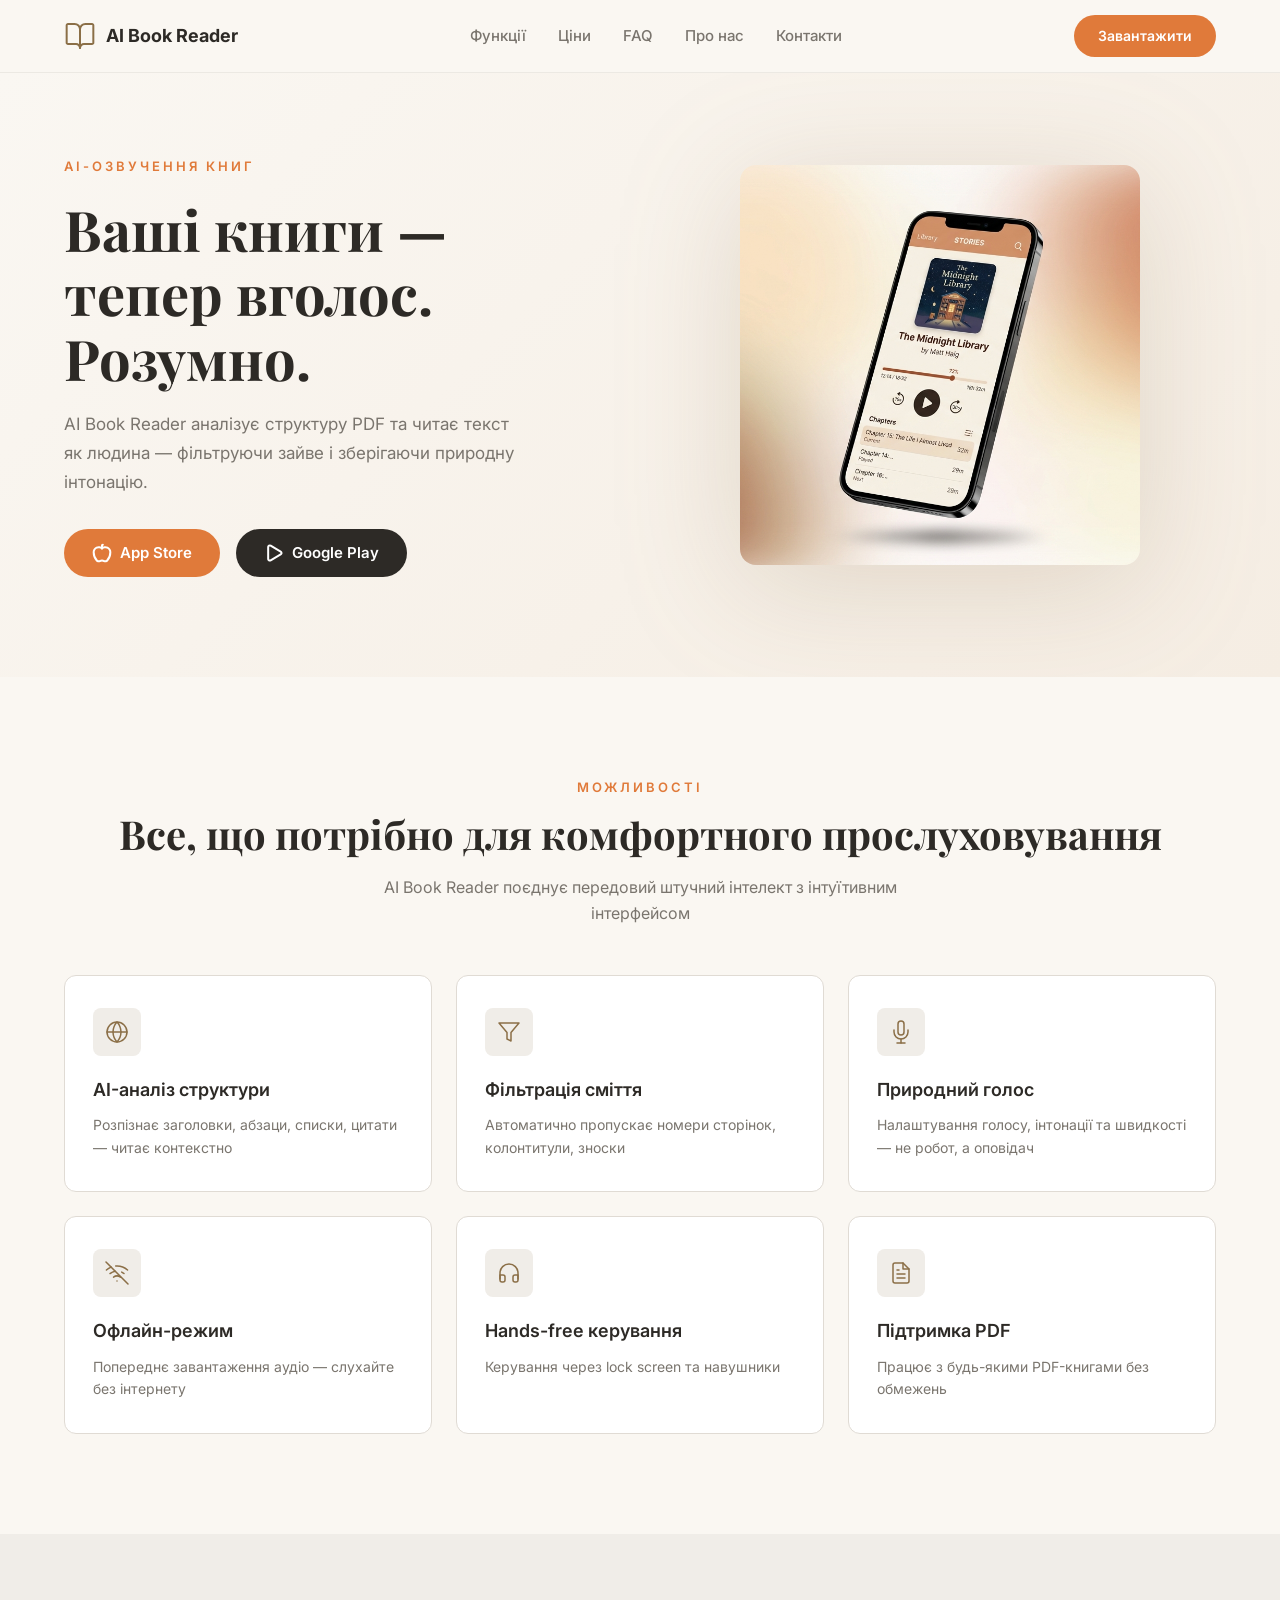
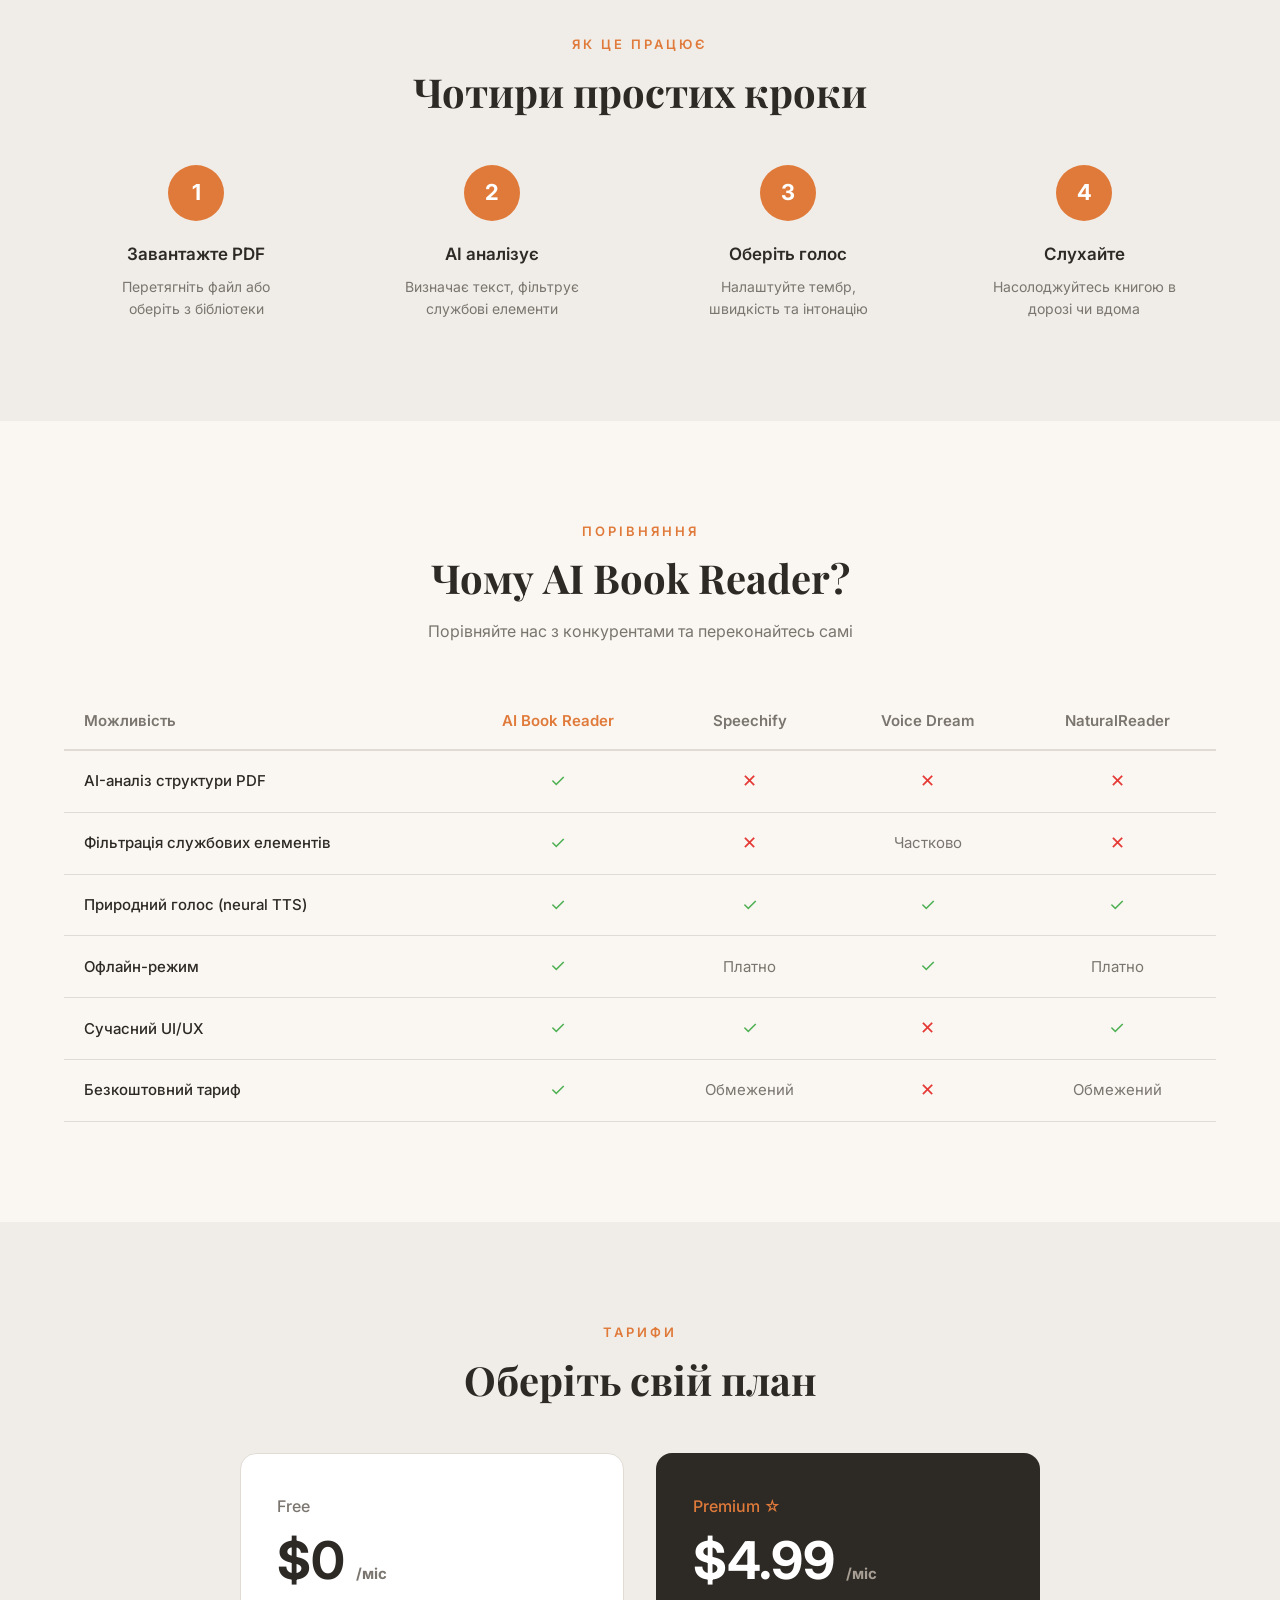
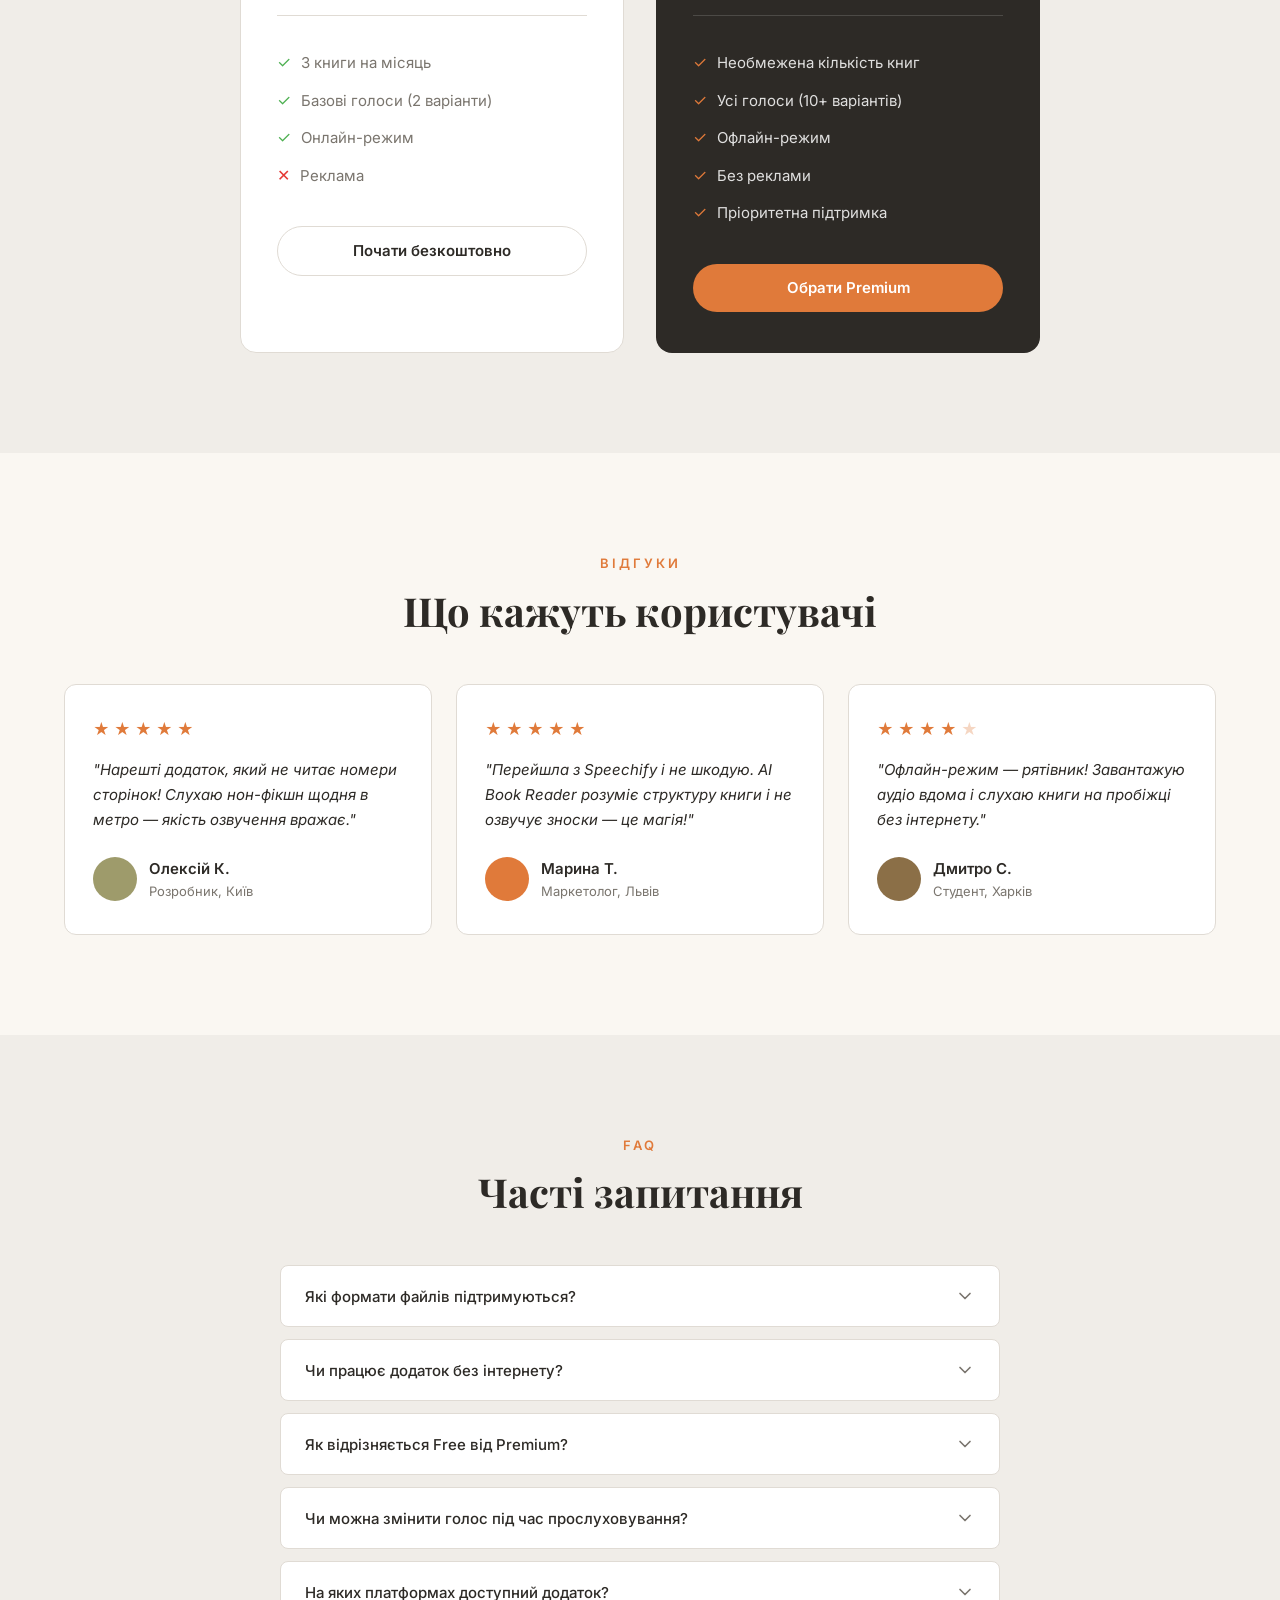
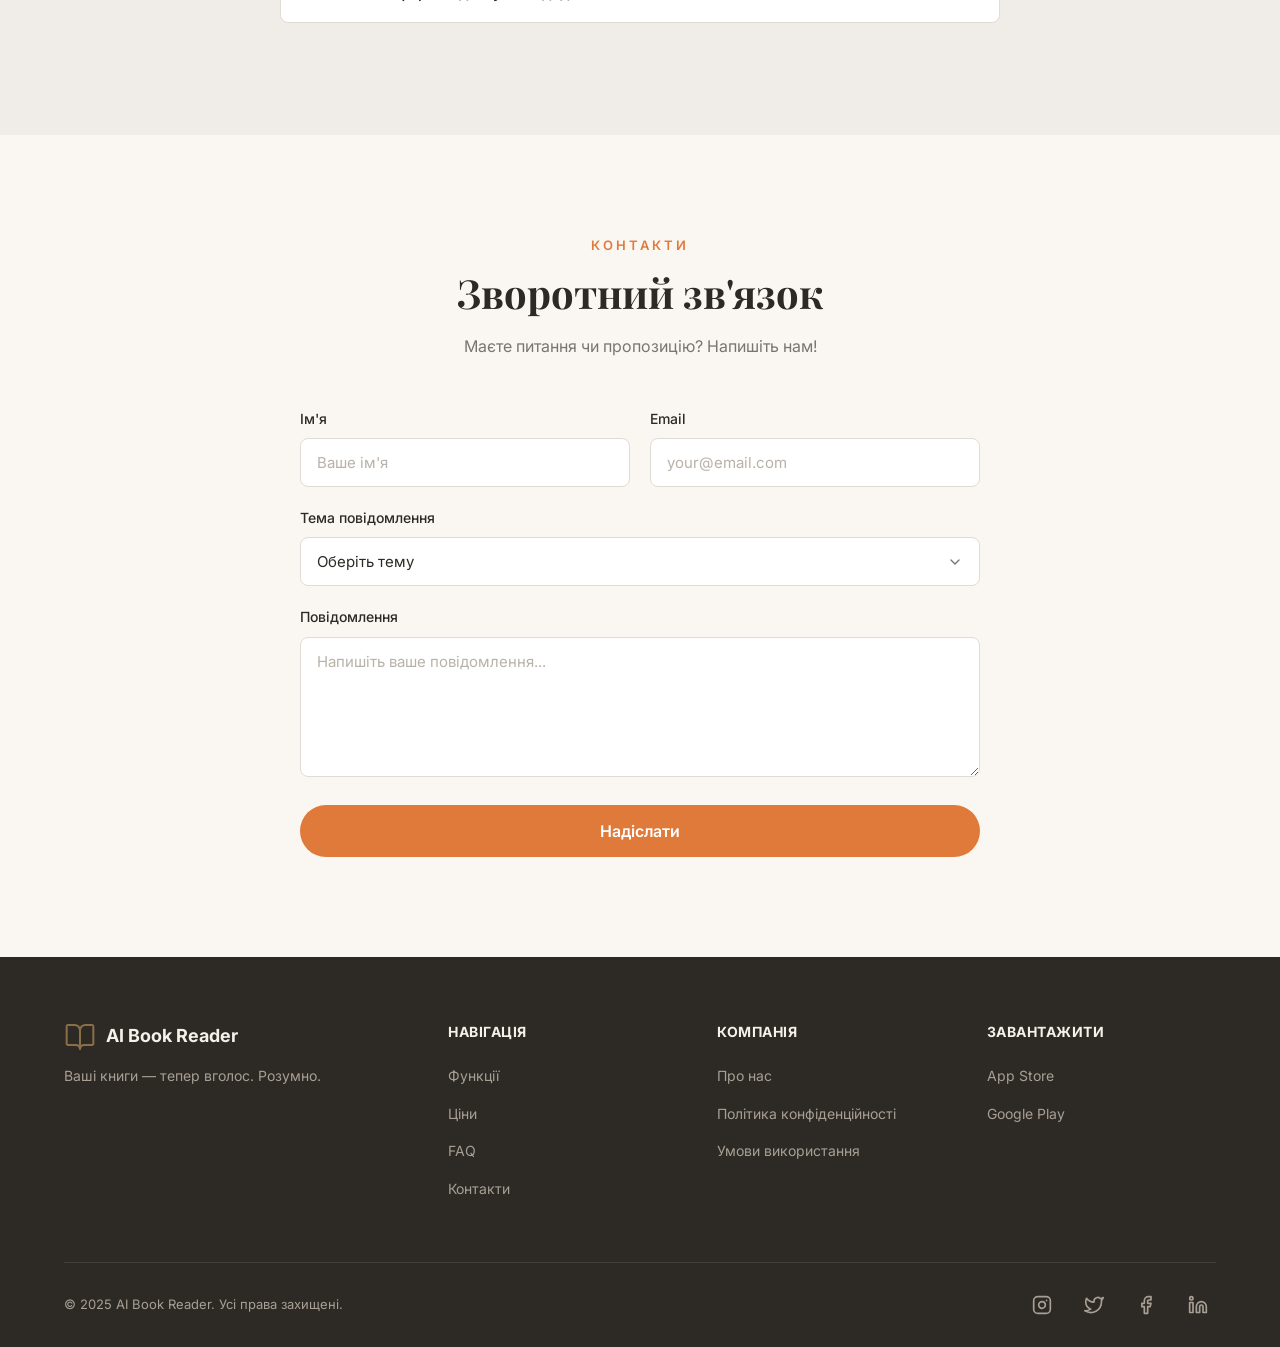
==== docs/index.html @ 9fdf7ef8 "rename src to docs for GitHub Pages" ====
<!doctype html>
<html lang="uk">
  <head>
    <meta charset="UTF-8" />
    <meta name="viewport" content="width=device-width, initial-scale=1.0" />
    <meta
      name="description"
      content="AI Book Reader — розумне AI-озвучення ваших книг. Аналізує структуру PDF та читає текст як людина."
    />
    <meta name="keywords" content="AI Book Reader, озвучення книг, TTS, PDF reader, аудіокниги" />
    <meta property="og:title" content="AI Book Reader — Розумне AI-озвучення ваших книг" />
    <meta
      property="og:description"
      content="Аналізує структуру PDF та читає текст як людина — фільтруючи зайве і зберігаючи природну інтонацію."
    />
    <meta property="og:type" content="website" />
    <title>AI Book Reader — Розумне AI-озвучення ваших книг</title>
    <link rel="stylesheet" href="css/style.css" />
  </head>
  <body>
    <!--</body> ========== HEADER ========== -->
    <header class="header" id="header">
      <div class="container">
        <a href="index.html" class="logo">
          <span class="logo-icon">
            <img src="images/logo.svg" alt="" width="32" height="32" />
          </span>
          AI Book Reader
        </a>

        <nav class="nav-menu" id="navMenu" aria-label="Головна навігація">
          <a href="#features">Функції</a>
          <a href="#pricing">Ціни</a>
          <a href="#faq">FAQ</a>
          <a href="about.html">Про нас</a>
          <a href="contacts.html">Контакти</a>
        </nav>

        <div class="header-cta">
          <a href="#hero" class="btn btn-primary">Завантажити</a>
        </div>

        <button class="burger" id="burger" aria-label="Відкрити меню" aria-expanded="false">
          <span></span>
          <span></span>
          <span></span>
        </button>
      </div>
    </header>

    <main>
      <!-- ========== HERO ========== -->
      <section class="hero" id="hero">
        <div class="container">
          <div class="hero-content">
            <span class="hero-label">AI-озвучення книг</span>
            <h1 class="hero-title">Ваші книги — тепер вголос. Розумно.</h1>
            <p class="hero-description">
              AI Book Reader аналізує структуру PDF та читає текст як людина — фільтруючи зайве і
              зберігаючи природну інтонацію.
            </p>
            <div class="hero-buttons">
              <a href="#" class="btn btn-primary">
                <img src="images/apple.svg" alt="" width="20" height="20" />
                App Store
              </a>
              <a href="#" class="btn btn-secondary">
                <img src="images/play.svg" alt="" width="20" height="20" />
                Google Play
              </a>
            </div>
          </div>
          <div class="hero-image">
            <img
              src="images/hero-mockup.png"
              alt="Мокап додатку AI Book Reader на смартфоні"
              class="hero-mockup"
              width="400"
              height="500"
              loading="eager"
            />
          </div>
        </div>
      </section>

      <!-- ========== FEATURES ========== -->
      <section class="features" id="features">
        <div class="container">
          <span class="section-label">Можливості</span>
          <h2 class="section-title">Все, що потрібно для комфортного прослуховування</h2>
          <p class="section-subtitle">
            AI Book Reader поєднує передовий штучний інтелект з інтуїтивним інтерфейсом
          </p>

          <div class="features-grid">
            <!-- Feature 1 -->
            <article class="feature-card">
              <div class="feature-icon">
                <svg viewBox="0 0 24 24">
                  <circle cx="12" cy="12" r="10" />
                  <line x1="2" y1="12" x2="22" y2="12" />
                  <path
                    d="M12 2a15.3 15.3 0 0 1 4 10 15.3 15.3 0 0 1-4 10 15.3 15.3 0 0 1-4-10 15.3 15.3 0 0 1 4-10z"
                  />
                </svg>
              </div>
              <h3>AI-аналіз структури</h3>
              <p>Розпізнає заголовки, абзаци, списки, цитати — читає контекстно</p>
            </article>

            <!-- Feature 2 -->
            <article class="feature-card">
              <div class="feature-icon">
                <svg viewBox="0 0 24 24">
                  <polygon points="22 3 2 3 10 12.46 10 19 14 21 14 12.46 22 3" />
                </svg>
              </div>
              <h3>Фільтрація сміття</h3>
              <p>Автоматично пропускає номери сторінок, колонтитули, зноски</p>
            </article>

            <!-- Feature 3 -->
            <article class="feature-card">
              <div class="feature-icon">
                <svg viewBox="0 0 24 24">
                  <path d="M12 1a3 3 0 0 0-3 3v8a3 3 0 0 0 6 0V4a3 3 0 0 0-3-3z" />
                  <path d="M19 10v2a7 7 0 0 1-14 0v-2" />
                  <line x1="12" y1="19" x2="12" y2="23" />
                  <line x1="8" y1="23" x2="16" y2="23" />
                </svg>
              </div>
              <h3>Природний голос</h3>
              <p>Налаштування голосу, інтонації та швидкості — не робот, а оповідач</p>
            </article>

            <!-- Feature 4 -->
            <article class="feature-card">
              <div class="feature-icon">
                <svg viewBox="0 0 24 24">
                  <line x1="1" y1="1" x2="23" y2="23" />
                  <path d="M16.72 11.06A10.94 10.94 0 0 1 19 12.55" />
                  <path d="M5 12.55a10.94 10.94 0 0 1 5.17-2.39" />
                  <path d="M10.71 5.05A16 16 0 0 1 22.56 9" />
                  <path d="M1.42 9a15.91 15.91 0 0 1 4.7-2.88" />
                  <path d="M8.53 16.11a6 6 0 0 1 6.95 0" />
                  <line x1="12" y1="20" x2="12.01" y2="20" />
                </svg>
              </div>
              <h3>Офлайн-режим</h3>
              <p>Попереднє завантаження аудіо — слухайте без інтернету</p>
            </article>

            <!-- Feature 5 -->
            <article class="feature-card">
              <div class="feature-icon">
                <svg viewBox="0 0 24 24">
                  <path d="M3 18v-6a9 9 0 0 1 18 0v6" />
                  <path
                    d="M21 19a2 2 0 0 1-2 2h-1a2 2 0 0 1-2-2v-3a2 2 0 0 1 2-2h3zM3 19a2 2 0 0 0 2 2h1a2 2 0 0 0 2-2v-3a2 2 0 0 0-2-2H3z"
                  />
                </svg>
              </div>
              <h3>Hands-free керування</h3>
              <p>Керування через lock screen та навушники</p>
            </article>

            <!-- Feature 6 -->
            <article class="feature-card">
              <div class="feature-icon">
                <svg viewBox="0 0 24 24">
                  <path d="M14 2H6a2 2 0 0 0-2 2v16a2 2 0 0 0 2 2h12a2 2 0 0 0 2-2V8z" />
                  <polyline points="14 2 14 8 20 8" />
                  <line x1="16" y1="13" x2="8" y2="13" />
                  <line x1="16" y1="17" x2="8" y2="17" />
                  <polyline points="10 9 9 9 8 9" />
                </svg>
              </div>
              <h3>Підтримка PDF</h3>
              <p>Працює з будь-якими PDF-книгами без обмежень</p>
            </article>
          </div>
        </div>
      </section>

      <!-- ========== HOW IT WORKS ========== -->
      <section class="how-it-works" id="how-it-works">
        <div class="container">
          <span class="section-label">Як це працює</span>
          <h2 class="section-title">Чотири простих кроки</h2>

          <div class="steps">
            <div class="step">
              <div class="step-number">1</div>
              <h3>Завантажте PDF</h3>
              <p>Перетягніть файл або оберіть з бібліотеки</p>
            </div>
            <div class="step">
              <div class="step-number">2</div>
              <h3>AI аналізує</h3>
              <p>Визначає текст, фільтрує службові елементи</p>
            </div>
            <div class="step">
              <div class="step-number">3</div>
              <h3>Оберіть голос</h3>
              <p>Налаштуйте тембр, швидкість та інтонацію</p>
            </div>
            <div class="step">
              <div class="step-number">4</div>
              <h3>Слухайте</h3>
              <p>Насолоджуйтесь книгою в дорозі чи вдома</p>
            </div>
          </div>
        </div>
      </section>

      <!-- ========== COMPARISON ========== -->
      <section class="comparison" id="comparison">
        <div class="container">
          <span class="section-label">Порівняння</span>
          <h2 class="section-title">Чому AI Book Reader?</h2>
          <p class="section-subtitle">Порівняйте нас з конкурентами та переконайтесь самі</p>

          <div class="comparison-table-wrapper">
            <table class="comparison-table">
              <thead>
                <tr>
                  <th>Можливість</th>
                  <th class="highlight">AI Book Reader</th>
                  <th>Speechify</th>
                  <th>Voice Dream</th>
                  <th>NaturalReader</th>
                </tr>
              </thead>
              <tbody>
                <tr>
                  <td>AI-аналіз структури PDF</td>
                  <td><span class="check" aria-label="Так">✓</span></td>
                  <td><span class="cross" aria-label="Ні">✕</span></td>
                  <td><span class="cross" aria-label="Ні">✕</span></td>
                  <td><span class="cross" aria-label="Ні">✕</span></td>
                </tr>
                <tr>
                  <td>Фільтрація службових елементів</td>
                  <td><span class="check" aria-label="Так">✓</span></td>
                  <td><span class="cross" aria-label="Ні">✕</span></td>
                  <td>Частково</td>
                  <td><span class="cross" aria-label="Ні">✕</span></td>
                </tr>
                <tr>
                  <td>Природний голос (neural TTS)</td>
                  <td><span class="check" aria-label="Так">✓</span></td>
                  <td><span class="check" aria-label="Так">✓</span></td>
                  <td><span class="check" aria-label="Так">✓</span></td>
                  <td><span class="check" aria-label="Так">✓</span></td>
                </tr>
                <tr>
                  <td>Офлайн-режим</td>
                  <td><span class="check" aria-label="Так">✓</span></td>
                  <td>Платно</td>
                  <td><span class="check" aria-label="Так">✓</span></td>
                  <td>Платно</td>
                </tr>
                <tr>
                  <td>Сучасний UI/UX</td>
                  <td><span class="check" aria-label="Так">✓</span></td>
                  <td><span class="check" aria-label="Так">✓</span></td>
                  <td><span class="cross" aria-label="Ні">✕</span></td>
                  <td><span class="check" aria-label="Так">✓</span></td>
                </tr>
                <tr>
                  <td>Безкоштовний тариф</td>
                  <td><span class="check" aria-label="Так">✓</span></td>
                  <td>Обмежений</td>
                  <td><span class="cross" aria-label="Ні">✕</span></td>
                  <td>Обмежений</td>
                </tr>
              </tbody>
            </table>
          </div>
        </div>
      </section>

      <!-- ========== PRICING ========== -->
      <section class="pricing" id="pricing">
        <div class="container">
          <span class="section-label">Тарифи</span>
          <h2 class="section-title">Оберіть свій план</h2>

          <div class="pricing-grid">
            <!-- Free -->
            <div class="pricing-card">
              <p class="pricing-name">Free</p>
              <p class="pricing-price">$0 <span class="pricing-period">/міс</span></p>
              <div class="pricing-divider"></div>
              <ul class="pricing-features">
                <li><span class="icon-check">✓</span> 3 книги на місяць</li>
                <li><span class="icon-check">✓</span> Базові голоси (2 варіанти)</li>
                <li><span class="icon-check">✓</span> Онлайн-режим</li>
                <li><span class="icon-cross">✕</span> Реклама</li>
              </ul>
              <a href="#" class="btn btn-outline btn-full">Почати безкоштовно</a>
            </div>

            <!-- Premium -->
            <div class="pricing-card featured">
              <p class="pricing-name">Premium ☆</p>
              <p class="pricing-price">$4.99 <span class="pricing-period">/міс</span></p>
              <div class="pricing-divider"></div>
              <ul class="pricing-features">
                <li><span class="icon-check">✓</span> Необмежена кількість книг</li>
                <li><span class="icon-check">✓</span> Усі голоси (10+ варіантів)</li>
                <li><span class="icon-check">✓</span> Офлайн-режим</li>
                <li><span class="icon-check">✓</span> Без реклами</li>
                <li><span class="icon-check">✓</span> Пріоритетна підтримка</li>
              </ul>
              <a href="#" class="btn btn-primary btn-full">Обрати Premium</a>
            </div>
          </div>
        </div>
      </section>

      <!-- ========== REVIEWS ========== -->
      <section class="reviews" id="reviews">
        <div class="container">
          <span class="section-label">Відгуки</span>
          <h2 class="section-title">Що кажуть користувачі</h2>

          <div class="reviews-grid">
            <!-- Review 1 -->
            <article class="review-card">
              <div class="review-stars" aria-label="Рейтинг: 5 з 5">
                <span>★</span><span>★</span><span>★</span><span>★</span><span>★</span>
              </div>
              <p class="review-text">
                "Нарешті додаток, який не читає номери сторінок! Слухаю нон-фікшн щодня в метро —
                якість озвучення вражає."
              </p>
              <div class="review-author">
                <div class="review-avatar olive" aria-hidden="true"></div>
                <div>
                  <p class="review-author-name">Олексій К.</p>
                  <p class="review-author-role">Розробник, Київ</p>
                </div>
              </div>
            </article>

            <!-- Review 2 -->
            <article class="review-card">
              <div class="review-stars" aria-label="Рейтинг: 5 з 5">
                <span>★</span><span>★</span><span>★</span><span>★</span><span>★</span>
              </div>
              <p class="review-text">
                "Перейшла з Speechify і не шкодую. AI Book Reader розуміє структуру книги і не
                озвучує зноски — це магія!"
              </p>
              <div class="review-author">
                <div class="review-avatar orange" aria-hidden="true"></div>
                <div>
                  <p class="review-author-name">Марина Т.</p>
                  <p class="review-author-role">Маркетолог, Львів</p>
                </div>
              </div>
            </article>

            <!-- Review 3 -->
            <article class="review-card">
              <div class="review-stars" aria-label="Рейтинг: 4 з 5">
                <span>★</span><span>★</span><span>★</span><span>★</span
                ><span style="opacity: 0.3">★</span>
              </div>
              <p class="review-text">
                "Офлайн-режим — рятівник! Завантажую аудіо вдома і слухаю книги на пробіжці без
                інтернету."
              </p>
              <div class="review-author">
                <div class="review-avatar brown" aria-hidden="true"></div>
                <div>
                  <p class="review-author-name">Дмитро С.</p>
                  <p class="review-author-role">Студент, Харків</p>
                </div>
              </div>
            </article>
          </div>
        </div>
      </section>

      <!-- ========== FAQ ========== -->
      <section class="faq" id="faq">
        <div class="container">
          <span class="section-label">FAQ</span>
          <h2 class="section-title">Часті запитання</h2>

          <div class="faq-list">
            <div class="faq-item">
              <button class="faq-question" aria-expanded="false">
                Які формати файлів підтримуються?
                <svg
                  class="faq-chevron"
                  viewBox="0 0 24 24"
                  fill="none"
                  stroke="currentColor"
                  stroke-width="2"
                  stroke-linecap="round"
                  stroke-linejoin="round"
                >
                  <polyline points="6 9 12 15 18 9" />
                </svg>
              </button>
              <div class="faq-answer" role="region">
                <div class="faq-answer-inner">
                  Наразі AI Book Reader підтримує формат PDF. У найближчих оновленнях планується
                  додати підтримку EPUB та DJVU.
                </div>
              </div>
            </div>

            <div class="faq-item">
              <button class="faq-question" aria-expanded="false">
                Чи працює додаток без інтернету?
                <svg
                  class="faq-chevron"
                  viewBox="0 0 24 24"
                  fill="none"
                  stroke="currentColor"
                  stroke-width="2"
                  stroke-linecap="round"
                  stroke-linejoin="round"
                >
                  <polyline points="6 9 12 15 18 9" />
                </svg>
              </button>
              <div class="faq-answer" role="region">
                <div class="faq-answer-inner">
                  Так! У тарифі Premium доступний офлайн-режим — ви можете попередньо завантажити
                  аудіо і слухати книги без підключення до інтернету.
                </div>
              </div>
            </div>

            <div class="faq-item">
              <button class="faq-question" aria-expanded="false">
                Як відрізняється Free від Premium?
                <svg
                  class="faq-chevron"
                  viewBox="0 0 24 24"
                  fill="none"
                  stroke="currentColor"
                  stroke-width="2"
                  stroke-linecap="round"
                  stroke-linejoin="round"
                >
                  <polyline points="6 9 12 15 18 9" />
                </svg>
              </button>
              <div class="faq-answer" role="region">
                <div class="faq-answer-inner">
                  Free-тариф дозволяє слухати до 3 книг на місяць з базовими голосами та рекламою.
                  Premium — необмежена кількість книг, 10+ голосів, офлайн-режим та відсутність
                  реклами.
                </div>
              </div>
            </div>

            <div class="faq-item">
              <button class="faq-question" aria-expanded="false">
                Чи можна змінити голос під час прослуховування?
                <svg
                  class="faq-chevron"
                  viewBox="0 0 24 24"
                  fill="none"
                  stroke="currentColor"
                  stroke-width="2"
                  stroke-linecap="round"
                  stroke-linejoin="round"
                >
                  <polyline points="6 9 12 15 18 9" />
                </svg>
              </button>
              <div class="faq-answer" role="region">
                <div class="faq-answer-inner">
                  Так, ви можете змінити голос, швидкість та інтонацію в будь-який момент
                  прослуховування через панель налаштувань.
                </div>
              </div>
            </div>

            <div class="faq-item">
              <button class="faq-question" aria-expanded="false">
                На яких платформах доступний додаток?
                <svg
                  class="faq-chevron"
                  viewBox="0 0 24 24"
                  fill="none"
                  stroke="currentColor"
                  stroke-width="2"
                  stroke-linecap="round"
                  stroke-linejoin="round"
                >
                  <polyline points="6 9 12 15 18 9" />
                </svg>
              </button>
              <div class="faq-answer" role="region">
                <div class="faq-answer-inner">
                  AI Book Reader доступний для iOS (App Store) та Android (Google Play). Веб-версія
                  планується у майбутніх оновленнях.
                </div>
              </div>
            </div>
          </div>
        </div>
      </section>

      <!-- ========== CONTACT ========== -->
      <section class="contact" id="contact">
        <div class="container">
          <span class="section-label">Контакти</span>
          <h2 class="section-title">Зворотний зв'язок</h2>
          <p class="section-subtitle">Маєте питання чи пропозицію? Напишіть нам!</p>

          <div class="contact-form-wrapper">
            <form class="contact-form" action="#" method="post" novalidate>
              <div class="form-group">
                <label for="contact-name">Ім'я</label>
                <input type="text" id="contact-name" name="name" placeholder="Ваше ім'я" required />
              </div>
              <div class="form-group">
                <label for="contact-email">Email</label>
                <input
                  type="email"
                  id="contact-email"
                  name="email"
                  placeholder="your@email.com"
                  required
                />
              </div>
              <div class="form-group full-width">
                <label for="contact-topic">Тема повідомлення</label>
                <select id="contact-topic" name="topic" required>
                  <option value="" disabled selected>Оберіть тему</option>
                  <option value="feedback">Відгук</option>
                  <option value="bug">Помилка</option>
                  <option value="suggestion">Пропозиція</option>
                  <option value="other">Інше</option>
                </select>
              </div>
              <div class="form-group full-width">
                <label for="contact-message">Повідомлення</label>
                <textarea
                  id="contact-message"
                  name="message"
                  placeholder="Напишіть ваше повідомлення..."
                  rows="5"
                  required
                  minlength="10"
                ></textarea>
              </div>
              <button type="submit" class="btn btn-primary btn-large btn-full">Надіслати</button>
            </form>
          </div>
        </div>
      </section>
    </main>

    <!-- ========== FOOTER ========== -->
    <footer class="footer">
      <div class="container">
        <div class="footer-main">
          <div class="footer-brand">
            <a href="index.html" class="logo">
              <span class="logo-icon">
                <img src="images/logo.svg" alt="" width="32" height="32" />
              </span>
              AI Book Reader
            </a>
            <p class="footer-tagline">Ваші книги — тепер вголос. Розумно.</p>
          </div>

          <div>
            <h4 class="footer-heading">Навігація</h4>
            <ul class="footer-links">
              <li><a href="#features">Функції</a></li>
              <li><a href="#pricing">Ціни</a></li>
              <li><a href="#faq">FAQ</a></li>
              <li><a href="contacts.html">Контакти</a></li>
            </ul>
          </div>

          <div>
            <h4 class="footer-heading">Компанія</h4>
            <ul class="footer-links">
              <li><a href="about.html">Про нас</a></li>
              <li><a href="#">Політика конфіденційності</a></li>
              <li><a href="#">Умови використання</a></li>
            </ul>
          </div>

          <div>
            <h4 class="footer-heading">Завантажити</h4>
            <ul class="footer-links">
              <li><a href="#">App Store</a></li>
              <li><a href="#">Google Play</a></li>
            </ul>
          </div>
        </div>

        <div class="footer-bottom">
          <p class="footer-copyright">&copy; 2025 AI Book Reader. Усі права захищені.</p>
          <div class="footer-socials">
            <a href="#" aria-label="Instagram">
              <svg
                viewBox="0 0 24 24"
                fill="none"
                stroke="currentColor"
                stroke-width="2"
                stroke-linecap="round"
                stroke-linejoin="round"
              >
                <rect x="2" y="2" width="20" height="20" rx="5" ry="5" />
                <path d="M16 11.37A4 4 0 1 1 12.63 8 4 4 0 0 1 16 11.37z" />
                <line x1="17.5" y1="6.5" x2="17.51" y2="6.5" />
              </svg>
            </a>
            <a href="#" aria-label="Twitter">
              <svg
                viewBox="0 0 24 24"
                fill="none"
                stroke="currentColor"
                stroke-width="2"
                stroke-linecap="round"
                stroke-linejoin="round"
              >
                <path
                  d="M23 3a10.9 10.9 0 0 1-3.14 1.53 4.48 4.48 0 0 0-7.86 3v1A10.66 10.66 0 0 1 3 4s-4 9 5 13a11.64 11.64 0 0 1-7 2c9 5 20 0 20-11.5a4.5 4.5 0 0 0-.08-.83A7.72 7.72 0 0 0 23 3z"
                />
              </svg>
            </a>
            <a href="#" aria-label="Facebook">
              <svg
                viewBox="0 0 24 24"
                fill="none"
                stroke="currentColor"
                stroke-width="2"
                stroke-linecap="round"
                stroke-linejoin="round"
              >
                <path d="M18 2h-3a5 5 0 0 0-5 5v3H7v4h3v8h4v-8h3l1-4h-4V7a1 1 0 0 1 1-1h3z" />
              </svg>
            </a>
            <a href="#" aria-label="LinkedIn">
              <svg
                viewBox="0 0 24 24"
                fill="none"
                stroke="currentColor"
                stroke-width="2"
                stroke-linecap="round"
                stroke-linejoin="round"
              >
                <path
                  d="M16 8a6 6 0 0 1 6 6v7h-4v-7a2 2 0 0 0-2-2 2 2 0 0 0-2 2v7h-4v-7a6 6 0 0 1 6-6z"
                />
                <rect x="2" y="9" width="4" height="12" />
                <circle cx="4" cy="4" r="2" />
              </svg>
            </a>
          </div>
        </div>
      </div>
    </footer>

    <!-- ========== SCRIPTS ========== -->
    <script>
      // Burger menu toggle
      const burger = document.getElementById("burger");
      const navMenu = document.getElementById("navMenu");

      burger.addEventListener("click", () => {
        burger.classList.toggle("active");
        navMenu.classList.toggle("open");
        const expanded = burger.getAttribute("aria-expanded") === "true";
        burger.setAttribute("aria-expanded", !expanded);
      });

      // Close menu on link click
      navMenu.querySelectorAll("a").forEach((link) => {
        link.addEventListener("click", () => {
          burger.classList.remove("active");
          navMenu.classList.remove("open");
          burger.setAttribute("aria-expanded", "false");
        });
      });

      // FAQ accordion
      document.querySelectorAll(".faq-question").forEach((btn) => {
        btn.addEventListener("click", () => {
          const item = btn.parentElement;
          const isActive = item.classList.contains("active");

          document.querySelectorAll(".faq-item").forEach((i) => i.classList.remove("active"));
          document
            .querySelectorAll(".faq-question")
            .forEach((b) => b.setAttribute("aria-expanded", "false"));

          if (!isActive) {
            item.classList.add("active");
            btn.setAttribute("aria-expanded", "true");
          }
        });
      });

      // Header scroll effect
      window.addEventListener("scroll", () => {
        const header = document.getElementById("header");
        header.classList.toggle("scrolled", window.scrollY > 10);
      });
    </script>
  </body>
</html>
---- docs/css/style.css ----
/* ============================================
   AI Book Reader — Landing Page Styles
   ============================================ */

/* --- Google Fonts --- */
@import url("https://fonts.googleapis.com/css2?family=Playfair+Display:ital,wght@0,400;0,700;1,400;1,700&family=Inter:wght@300;400;500;600;700&display=swap");

/* --- CSS Custom Properties --- */
:root {
  /* Colors — Light Theme */
  --color-bg-primary: #faf7f2;
  --color-bg-secondary: #f0ede8;
  --color-text-primary: #2d2a26;
  --color-text-secondary: #7a756e;
  --color-accent: #8b6f47;
  --color-cta: #e07a3a;
  --color-cta-hover: #c96a2e;
  --color-success: #4caf50;
  --color-error: #e53935;
  --color-white: #ffffff;
  --color-border: #e0dbd4;
  --color-card-bg: #ffffff;
  --color-footer-bg: #2d2a26;
  --color-footer-text: #f5f0e8;
  --color-footer-muted: #a89f94;

  /* Typography */
  --font-heading: "Playfair Display", Georgia, "Times New Roman", serif;
  --font-body: "Inter", -apple-system, BlinkMacSystemFont, "Segoe UI", sans-serif;

  /* Spacing */
  --section-padding: 100px 0;
  --container-width: 1200px;
  --container-padding: 0 24px;

  /* Borders */
  --radius-sm: 8px;
  --radius-md: 12px;
  --radius-lg: 16px;
  --radius-full: 9999px;

  /* Shadows */
  --shadow-card: 0 2px 12px rgba(45, 42, 38, 0.06);
  --shadow-card-hover: 0 8px 30px rgba(45, 42, 38, 0.12);

  /* Transitions */
  --transition-fast: 0.2s ease;
  --transition-normal: 0.3s ease;
}

/* --- Reset & Base --- */
*,
*::before,
*::after {
  margin: 0;
  padding: 0;
  box-sizing: border-box;
}

html {
  scroll-behavior: smooth;
  font-size: 16px;
}

body {
  font-family: var(--font-body);
  color: var(--color-text-primary);
  background-color: var(--color-bg-primary);
  line-height: 1.6;
  -webkit-font-smoothing: antialiased;
  -moz-osx-font-smoothing: grayscale;
}

img {
  max-width: 100%;
  height: auto;
  display: block;
}

a {
  text-decoration: none;
  color: inherit;
  transition: color var(--transition-fast);
}

ul,
ol {
  list-style: none;
}

button,
input,
select,
textarea {
  font-family: inherit;
  font-size: inherit;
  border: none;
  outline: none;
  background: none;
}

button {
  cursor: pointer;
}

/* --- Utility Classes --- */
.container {
  max-width: var(--container-width);
  margin: 0 auto;
  padding: var(--container-padding);
}

.section-label {
  display: block;
  font-family: var(--font-body);
  font-size: 13px;
  font-weight: 600;
  letter-spacing: 3px;
  text-transform: uppercase;
  color: var(--color-cta);
  text-align: center;
  margin-bottom: 12px;
}

.section-title {
  font-family: var(--font-heading);
  font-size: clamp(28px, 4vw, 40px);
  font-weight: 700;
  color: var(--color-text-primary);
  text-align: center;
  margin-bottom: 16px;
  line-height: 1.25;
}

.section-subtitle {
  font-size: 16px;
  color: var(--color-text-secondary);
  text-align: center;
  max-width: 600px;
  margin: 0 auto 48px;
  line-height: 1.6;
}

.visually-hidden {
  position: absolute;
  width: 1px;
  height: 1px;
  padding: 0;
  margin: -1px;
  overflow: hidden;
  clip: rect(0, 0, 0, 0);
  white-space: nowrap;
  border: 0;
}

/* --- Buttons --- */
.btn {
  display: inline-flex;
  align-items: center;
  justify-content: center;
  gap: 8px;
  padding: 12px 28px;
  font-size: 15px;
  font-weight: 600;
  border-radius: var(--radius-full);
  transition: all var(--transition-normal);
  white-space: nowrap;
}

.btn-primary {
  background-color: var(--color-cta);
  color: var(--color-white);
}

.btn-primary:hover {
  background-color: var(--color-cta-hover);
  transform: translateY(-1px);
  box-shadow: 0 4px 16px rgba(224, 122, 58, 0.35);
}

.btn-secondary {
  background-color: var(--color-text-primary);
  color: var(--color-white);
}

.btn-secondary:hover {
  background-color: #3d3a36;
  transform: translateY(-1px);
}

.btn-outline {
  border: 1.5px solid var(--color-border);
  color: var(--color-text-primary);
  background-color: var(--color-white);
}

.btn-outline:hover {
  border-color: var(--color-accent);
  color: var(--color-accent);
}

.btn-large {
  padding: 16px 36px;
  font-size: 16px;
}

.btn-full {
  width: 100%;
}

/* ============================================
   HEADER
   ============================================ */
.header {
  position: sticky;
  top: 0;
  z-index: 1000;
  background-color: rgba(250, 247, 242, 0.92);
  backdrop-filter: blur(12px);
  -webkit-backdrop-filter: blur(12px);
  border-bottom: 1px solid rgba(224, 219, 212, 0.5);
  transition: box-shadow var(--transition-normal);
}

.header.scrolled {
  box-shadow: 0 2px 20px rgba(45, 42, 38, 0.08);
}

.header .container {
  display: flex;
  align-items: center;
  justify-content: space-between;
  height: 72px;
}

.logo {
  display: flex;
  align-items: center;
  gap: 10px;
  font-family: var(--font-body);
  font-size: 18px;
  font-weight: 700;
  color: var(--color-text-primary);
}

.logo-icon {
  width: 32px;
  height: 32px;
  display: flex;
  align-items: center;
  justify-content: center;
}

.logo-icon svg {
  width: 32px;
  height: 32px;
}

.nav-menu {
  display: flex;
  align-items: center;
  gap: 32px;
}

.nav-menu a {
  font-size: 15px;
  font-weight: 500;
  color: var(--color-text-secondary);
  position: relative;
  padding: 4px 0;
}

.nav-menu a::after {
  content: "";
  position: absolute;
  bottom: -2px;
  left: 0;
  width: 0;
  height: 2px;
  background-color: var(--color-cta);
  transition: width var(--transition-normal);
}

.nav-menu a:hover,
.nav-menu a.active {
  color: var(--color-cta);
}

.nav-menu a:hover::after,
.nav-menu a.active::after {
  width: 100%;
}

.header-cta .btn {
  padding: 10px 24px;
  font-size: 14px;
}

/* Burger Menu */
.burger {
  display: none;
  flex-direction: column;
  justify-content: center;
  gap: 5px;
  width: 28px;
  height: 28px;
  cursor: pointer;
  z-index: 1001;
}

.burger span {
  display: block;
  width: 100%;
  height: 2px;
  background-color: var(--color-text-primary);
  border-radius: 2px;
  transition: all var(--transition-normal);
}

.burger.active span:nth-child(1) {
  transform: rotate(45deg) translate(5px, 5px);
}

.burger.active span:nth-child(2) {
  opacity: 0;
}

.burger.active span:nth-child(3) {
  transform: rotate(-45deg) translate(5px, -5px);
}

/* ============================================
   HERO SECTION
   ============================================ */
.hero {
  padding: 80px 0 100px;
  background: linear-gradient(135deg, var(--color-bg-primary) 0%, #f5ede3 100%);
  overflow: hidden;
}

.hero .container {
  display: flex;
  align-items: center;
  gap: 60px;
}

.hero-content {
  flex: 1;
  max-width: 540px;
}

.hero-label {
  display: inline-block;
  font-size: 13px;
  font-weight: 600;
  letter-spacing: 3px;
  text-transform: uppercase;
  color: var(--color-cta);
  margin-bottom: 20px;
}

.hero-title {
  font-family: var(--font-heading);
  font-size: clamp(36px, 5vw, 56px);
  font-weight: 700;
  line-height: 1.15;
  color: var(--color-text-primary);
  margin-bottom: 20px;
}

.hero-description {
  font-size: 17px;
  line-height: 1.7;
  color: var(--color-text-secondary);
  margin-bottom: 32px;
  max-width: 460px;
}

.hero-buttons {
  display: flex;
  gap: 16px;
  flex-wrap: wrap;
}

.hero-buttons .btn svg {
  width: 18px;
  height: 18px;
}

.hero-image {
  flex: 1;
  display: flex;
  justify-content: center;
  align-items: center;
  position: relative;
}

.hero-mockup {
  max-width: 400px;
  width: 100%;
  aspect-ratio: 1 / 1;
  object-fit: cover;
  border-radius: var(--radius-lg);
  filter: drop-shadow(0 20px 60px rgba(139, 111, 71, 0.2));
}

/* ============================================
   FEATURES SECTION
   ============================================ */
.features {
  padding: var(--section-padding);
  background-color: var(--color-bg-primary);
}

.features-grid {
  display: grid;
  grid-template-columns: repeat(3, 1fr);
  gap: 24px;
  margin-top: 48px;
}

.feature-card {
  background-color: var(--color-card-bg);
  border: 1px solid var(--color-border);
  border-radius: var(--radius-md);
  padding: 32px 28px;
  transition: all var(--transition-normal);
}

.feature-card:hover {
  box-shadow: var(--shadow-card-hover);
  transform: translateY(-4px);
  border-color: transparent;
}

.feature-icon {
  width: 48px;
  height: 48px;
  display: flex;
  align-items: center;
  justify-content: center;
  border-radius: var(--radius-sm);
  background-color: var(--color-bg-secondary);
  margin-bottom: 20px;
  color: var(--color-accent);
}

.feature-icon svg {
  width: 24px;
  height: 24px;
  stroke: currentColor;
  fill: none;
  stroke-width: 1.5;
  stroke-linecap: round;
  stroke-linejoin: round;
}

.feature-card h3 {
  font-family: var(--font-body);
  font-size: 18px;
  font-weight: 600;
  margin-bottom: 10px;
  color: var(--color-text-primary);
}

.feature-card p {
  font-size: 14px;
  line-height: 1.6;
  color: var(--color-text-secondary);
}

/* ============================================
   HOW IT WORKS SECTION
   ============================================ */
.how-it-works {
  padding: var(--section-padding);
  background-color: var(--color-bg-secondary);
}

.steps {
  display: grid;
  grid-template-columns: repeat(4, 1fr);
  gap: 32px;
  margin-top: 48px;
}

.step {
  text-align: center;
}

.step-number {
  width: 56px;
  height: 56px;
  border-radius: 50%;
  background-color: var(--color-cta);
  color: var(--color-white);
  font-family: var(--font-body);
  font-size: 22px;
  font-weight: 700;
  display: flex;
  align-items: center;
  justify-content: center;
  margin: 0 auto 20px;
}

.step h3 {
  font-family: var(--font-body);
  font-size: 17px;
  font-weight: 600;
  margin-bottom: 8px;
  color: var(--color-text-primary);
}

.step p {
  font-size: 14px;
  color: var(--color-text-secondary);
  line-height: 1.6;
  max-width: 200px;
  margin: 0 auto;
}

/* ============================================
   COMPARISON SECTION
   ============================================ */
.comparison {
  padding: var(--section-padding);
  background-color: var(--color-bg-primary);
}

.comparison-table-wrapper {
  overflow-x: auto;
  margin-top: 48px;
  -webkit-overflow-scrolling: touch;
}

.comparison-table {
  width: 100%;
  border-collapse: collapse;
  min-width: 700px;
}

.comparison-table thead th {
  padding: 16px 20px;
  font-size: 15px;
  font-weight: 600;
  text-align: center;
  color: var(--color-text-secondary);
  border-bottom: 2px solid var(--color-border);
}

.comparison-table thead th:first-child {
  text-align: left;
}

.comparison-table thead th.highlight {
  color: var(--color-cta);
}

.comparison-table tbody td {
  padding: 16px 20px;
  text-align: center;
  font-size: 15px;
  color: var(--color-text-secondary);
  border-bottom: 1px solid var(--color-border);
}

.comparison-table tbody td:first-child {
  text-align: left;
  font-weight: 500;
  color: var(--color-text-primary);
}

.comparison-table .check {
  color: var(--color-success);
  font-size: 18px;
}

.comparison-table .cross {
  color: var(--color-error);
  font-size: 18px;
}

/* ============================================
   PRICING SECTION
   ============================================ */
.pricing {
  padding: var(--section-padding);
  background-color: var(--color-bg-secondary);
}

.pricing-grid {
  display: grid;
  grid-template-columns: repeat(2, 1fr);
  gap: 32px;
  max-width: 800px;
  margin: 48px auto 0;
}

.pricing-card {
  background-color: var(--color-card-bg);
  border: 1px solid var(--color-border);
  border-radius: var(--radius-lg);
  padding: 40px 36px;
  position: relative;
  transition: all var(--transition-normal);
}

.pricing-card:hover {
  box-shadow: var(--shadow-card-hover);
}

.pricing-card.featured {
  background-color: var(--color-text-primary);
  color: var(--color-white);
  border-color: transparent;
}

.pricing-card.featured .pricing-name {
  color: var(--color-cta);
}

.pricing-card.featured .pricing-price {
  color: var(--color-white);
}

.pricing-card.featured .pricing-period {
  color: var(--color-footer-muted);
}

.pricing-card.featured .pricing-features li {
  color: rgba(255, 255, 255, 0.85);
}

.pricing-card.featured .pricing-features .icon-check {
  color: var(--color-cta);
}

.pricing-name {
  font-size: 16px;
  font-weight: 500;
  color: var(--color-text-secondary);
  margin-bottom: 16px;
}

.pricing-name svg {
  width: 18px;
  height: 18px;
  display: inline;
  vertical-align: text-bottom;
  margin-left: 4px;
}

.pricing-price {
  font-size: clamp(40px, 5vw, 52px);
  font-weight: 700;
  color: var(--color-text-primary);
  line-height: 1;
  margin-bottom: 8px;
}

.pricing-period {
  font-size: 15px;
  color: var(--color-text-secondary);
  display: inline;
}

.pricing-divider {
  width: 100%;
  height: 1px;
  background-color: var(--color-border);
  margin: 28px 0;
}

.pricing-card.featured .pricing-divider {
  background-color: rgba(255, 255, 255, 0.15);
}

.pricing-features {
  margin-bottom: 32px;
}

.pricing-features li {
  display: flex;
  align-items: center;
  gap: 10px;
  font-size: 15px;
  color: var(--color-text-secondary);
  padding: 6px 0;
}

.pricing-features .icon-check {
  color: var(--color-success);
  font-size: 16px;
  flex-shrink: 0;
}

.pricing-features .icon-cross {
  color: var(--color-error);
  font-size: 16px;
  flex-shrink: 0;
}

/* ============================================
   REVIEWS SECTION
   ============================================ */
.reviews {
  padding: var(--section-padding);
  background-color: var(--color-bg-primary);
}

.reviews-grid {
  display: grid;
  grid-template-columns: repeat(3, 1fr);
  gap: 24px;
  margin-top: 48px;
}

.review-card {
  background-color: var(--color-card-bg);
  border: 1px solid var(--color-border);
  border-radius: var(--radius-md);
  padding: 32px 28px;
  transition: all var(--transition-normal);
}

.review-card:hover {
  box-shadow: var(--shadow-card-hover);
}

.review-stars {
  display: flex;
  gap: 4px;
  margin-bottom: 16px;
  color: var(--color-cta);
  font-size: 16px;
}

.review-text {
  font-size: 15px;
  line-height: 1.65;
  color: var(--color-text-primary);
  margin-bottom: 24px;
  font-style: italic;
}

.review-author {
  display: flex;
  align-items: center;
  gap: 12px;
}

.review-avatar {
  width: 44px;
  height: 44px;
  border-radius: 50%;
  background-color: var(--color-accent);
  flex-shrink: 0;
}

.review-avatar.olive {
  background-color: #9e9b6b;
}

.review-avatar.orange {
  background-color: var(--color-cta);
}

.review-avatar.brown {
  background-color: var(--color-accent);
}

.review-author-name {
  font-size: 15px;
  font-weight: 600;
  color: var(--color-text-primary);
}

.review-author-role {
  font-size: 13px;
  color: var(--color-text-secondary);
}

/* ============================================
   FAQ SECTION
   ============================================ */
.faq {
  padding: var(--section-padding);
  background-color: var(--color-bg-secondary);
}

.faq-list {
  max-width: 720px;
  margin: 48px auto 0;
}

.faq-item {
  background-color: var(--color-card-bg);
  border: 1px solid var(--color-border);
  border-radius: var(--radius-sm);
  margin-bottom: 12px;
  overflow: hidden;
  transition: box-shadow var(--transition-normal);
}

.faq-item:hover {
  box-shadow: var(--shadow-card);
}

.faq-question {
  display: flex;
  align-items: center;
  justify-content: space-between;
  width: 100%;
  padding: 20px 24px;
  font-size: 15px;
  font-weight: 500;
  color: var(--color-text-primary);
  text-align: left;
  cursor: pointer;
  transition: color var(--transition-fast);
}

.faq-question:hover {
  color: var(--color-accent);
}

.faq-question .faq-chevron {
  width: 20px;
  height: 20px;
  flex-shrink: 0;
  color: var(--color-text-secondary);
  transition: transform var(--transition-normal);
}

.faq-item.active .faq-question .faq-chevron {
  transform: rotate(180deg);
}

.faq-answer {
  max-height: 0;
  overflow: hidden;
  transition:
    max-height 0.4s ease,
    padding 0.3s ease;
}

.faq-answer-inner {
  padding: 0 24px 20px;
  font-size: 15px;
  line-height: 1.65;
  color: var(--color-text-secondary);
}

.faq-item.active .faq-answer {
  max-height: 300px;
}

/* ============================================
   CONTACT SECTION
   ============================================ */
.contact {
  padding: var(--section-padding);
  background-color: var(--color-bg-primary);
}

.contact-form-wrapper {
  max-width: 680px;
  margin: 0 auto;
}

.contact-form {
  display: grid;
  grid-template-columns: 1fr 1fr;
  gap: 20px;
}

.form-group {
  display: flex;
  flex-direction: column;
}

.form-group.full-width {
  grid-column: 1 / -1;
}

.form-group label {
  font-size: 14px;
  font-weight: 500;
  color: var(--color-text-primary);
  margin-bottom: 8px;
}

.form-group input,
.form-group select,
.form-group textarea {
  padding: 14px 16px;
  font-size: 15px;
  color: var(--color-text-primary);
  background-color: var(--color-card-bg);
  border: 1px solid var(--color-border);
  border-radius: var(--radius-sm);
  transition:
    border-color var(--transition-fast),
    box-shadow var(--transition-fast);
}

.form-group input::placeholder,
.form-group textarea::placeholder {
  color: #b8b2a9;
}

.form-group input:focus,
.form-group select:focus,
.form-group textarea:focus {
  border-color: var(--color-accent);
  box-shadow: 0 0 0 3px rgba(139, 111, 71, 0.1);
}

.form-group textarea {
  min-height: 140px;
  resize: vertical;
}

.form-group select {
  appearance: none;
  background-image: url("data:image/svg+xml,%3Csvg xmlns='http://www.w3.org/2000/svg' width='16' height='16' viewBox='0 0 24 24' fill='none' stroke='%237A756E' stroke-width='2' stroke-linecap='round' stroke-linejoin='round'%3E%3Cpolyline points='6 9 12 15 18 9'%3E%3C/polyline%3E%3C/svg%3E");
  background-repeat: no-repeat;
  background-position: right 16px center;
  padding-right: 44px;
  cursor: pointer;
}

.contact-form .btn {
  grid-column: 1 / -1;
  margin-top: 8px;
}

/* ============================================
   FOOTER
   ============================================ */
.footer {
  background-color: var(--color-footer-bg);
  color: var(--color-footer-text);
  padding: 64px 0 0;
}

.footer-main {
  display: grid;
  grid-template-columns: 1.5fr 1fr 1fr 1fr;
  gap: 40px;
  padding-bottom: 48px;
}

.footer-brand .logo {
  color: var(--color-footer-text);
  margin-bottom: 12px;
}

.footer-brand .logo-icon svg {
  color: var(--color-cta);
}

.footer-tagline {
  font-size: 14px;
  color: var(--color-footer-muted);
  line-height: 1.6;
}

.footer-heading {
  font-size: 14px;
  font-weight: 700;
  text-transform: uppercase;
  letter-spacing: 0.5px;
  margin-bottom: 20px;
  color: var(--color-footer-text);
}

.footer-links li {
  margin-bottom: 12px;
}

.footer-links a {
  font-size: 14px;
  color: var(--color-footer-muted);
  transition: color var(--transition-fast);
}

.footer-links a:hover {
  color: var(--color-cta);
}

.footer-bottom {
  border-top: 1px solid rgba(255, 255, 255, 0.1);
  padding: 24px 0;
  display: flex;
  align-items: center;
  justify-content: space-between;
}

.footer-copyright {
  font-size: 13px;
  color: var(--color-footer-muted);
}

.footer-socials {
  display: flex;
  gap: 16px;
}

.footer-socials a {
  display: flex;
  align-items: center;
  justify-content: center;
  width: 36px;
  height: 36px;
  color: var(--color-footer-muted);
  transition: color var(--transition-fast);
}

.footer-socials a:hover {
  color: var(--color-cta);
}

.footer-socials a svg {
  width: 20px;
  height: 20px;
}

/* ============================================
   ABOUT PAGE
   ============================================ */
.about-hero {
  padding: 80px 0;
  text-align: center;
  background-color: var(--color-bg-primary);
}

.about-hero .section-subtitle {
  max-width: 640px;
}

/* Mission */
.mission {
  padding: 80px 0;
  background-color: var(--color-bg-secondary);
}

.mission .container {
  display: flex;
  align-items: center;
  gap: 60px;
}

.mission-content {
  flex: 1;
}

.mission-content h2 {
  font-family: var(--font-heading);
  font-size: clamp(28px, 3.5vw, 36px);
  font-weight: 700;
  margin-bottom: 20px;
}

.mission-content p {
  font-size: 16px;
  line-height: 1.7;
  color: var(--color-text-secondary);
}

.mission-image {
  flex: 1;
  border-radius: var(--radius-lg);
  overflow: hidden;
  max-width: 480px;
}

.mission-image img {
  width: 100%;
  height: 320px;
  object-fit: cover;
  background-color: var(--color-border);
}

/* Values */
.values {
  padding: var(--section-padding);
  background-color: var(--color-bg-primary);
}

.values-grid {
  display: grid;
  grid-template-columns: repeat(3, 1fr);
  gap: 24px;
  margin-top: 48px;
}

.value-card {
  background-color: var(--color-card-bg);
  border: 1px solid var(--color-border);
  border-radius: var(--radius-md);
  padding: 40px 28px;
  text-align: center;
  transition: all var(--transition-normal);
}

.value-card:hover {
  box-shadow: var(--shadow-card-hover);
  transform: translateY(-4px);
}

.value-icon {
  width: 56px;
  height: 56px;
  display: flex;
  align-items: center;
  justify-content: center;
  border-radius: 50%;
  background-color: rgba(224, 122, 58, 0.1);
  margin: 0 auto 20px;
  color: var(--color-cta);
}

.value-icon svg {
  width: 28px;
  height: 28px;
  stroke: currentColor;
  fill: none;
  stroke-width: 1.5;
  stroke-linecap: round;
  stroke-linejoin: round;
}

.value-card h3 {
  font-family: var(--font-body);
  font-size: 18px;
  font-weight: 600;
  margin-bottom: 10px;
}

.value-card p {
  font-size: 14px;
  line-height: 1.65;
  color: var(--color-text-secondary);
}

/* Team */
.team {
  padding: var(--section-padding);
  background-color: var(--color-bg-secondary);
}

.team-grid {
  display: grid;
  grid-template-columns: repeat(3, 1fr);
  gap: 40px;
  margin-top: 48px;
  max-width: 800px;
  margin-left: auto;
  margin-right: auto;
}

.team-member {
  text-align: center;
}

.team-avatar {
  width: 120px;
  height: 120px;
  border-radius: 50%;
  margin: 0 auto 20px;
}

.team-avatar.olive {
  background-color: #9e9b6b;
}

.team-avatar.orange {
  background-color: var(--color-cta);
}

.team-avatar.brown {
  background-color: var(--color-accent);
}

.team-member h3 {
  font-size: 17px;
  font-weight: 600;
  margin-bottom: 4px;
}

.team-member p {
  font-size: 14px;
  color: var(--color-text-secondary);
}

/* ============================================
   CONTACTS PAGE
   ============================================ */
.contacts-hero {
  padding: 80px 0;
  text-align: center;
  background-color: var(--color-bg-primary);
}

.contacts-main {
  padding: 80px 0;
  background-color: var(--color-bg-primary);
}

.contacts-main .container {
  display: grid;
  grid-template-columns: 1fr 1.3fr;
  gap: 60px;
  align-items: start;
}

.contacts-info h2 {
  font-family: var(--font-heading);
  font-size: clamp(24px, 3vw, 32px);
  font-weight: 700;
  margin-bottom: 16px;
}

.contacts-info > p {
  font-size: 15px;
  line-height: 1.6;
  color: var(--color-text-secondary);
  margin-bottom: 36px;
}

.contacts-list {
  display: flex;
  flex-direction: column;
  gap: 24px;
}

.contact-item {
  display: flex;
  align-items: flex-start;
  gap: 16px;
}

.contact-item-icon {
  width: 48px;
  height: 48px;
  border-radius: 50%;
  background-color: var(--color-bg-secondary);
  display: flex;
  align-items: center;
  justify-content: center;
  flex-shrink: 0;
  color: var(--color-accent);
}

.contact-item-icon svg {
  width: 22px;
  height: 22px;
  stroke: currentColor;
  fill: none;
  stroke-width: 1.5;
  stroke-linecap: round;
  stroke-linejoin: round;
}

.contact-item-label {
  font-size: 13px;
  color: var(--color-text-secondary);
  margin-bottom: 2px;
}

.contact-item-value {
  font-size: 15px;
  font-weight: 500;
  color: var(--color-text-primary);
}

.contacts-form-card {
  background-color: var(--color-card-bg);
  border: 1px solid var(--color-border);
  border-radius: var(--radius-lg);
  padding: 40px;
}

.contacts-form-card .contact-form {
  grid-template-columns: 1fr;
}

.contacts-form-card .contact-form .form-row {
  display: contents;
}

/* Map placeholder */
.map-section {
  padding: 80px 0;
  background-color: var(--color-bg-secondary);
  text-align: center;
}

.map-placeholder {
  max-width: 600px;
  margin: 0 auto;
  padding: 60px 20px;
  color: var(--color-text-secondary);
}

.map-placeholder svg {
  width: 64px;
  height: 64px;
  margin: 0 auto 16px;
  color: var(--color-accent);
  stroke: currentColor;
  fill: none;
  stroke-width: 1;
}

.map-placeholder p {
  font-size: 16px;
}

/* ============================================
   RESPONSIVE — Tablet (≤ 1024px)
   ============================================ */
@media (max-width: 1024px) {
  :root {
    --section-padding: 80px 0;
  }

  .header .container {
    height: 64px;
  }

  .nav-menu {
    display: none;
    position: fixed;
    top: 64px;
    left: 0;
    right: 0;
    bottom: 0;
    background-color: var(--color-bg-primary);
    flex-direction: column;
    align-items: center;
    justify-content: center;
    gap: 28px;
    z-index: 999;
  }

  .nav-menu.open {
    display: flex;
  }

  .nav-menu a {
    font-size: 18px;
  }

  .burger {
    display: flex;
  }

  .header-cta {
    display: none;
  }

  /* Hero */
  .hero .container {
    flex-direction: column;
    text-align: center;
  }

  .hero-content {
    max-width: 100%;
  }

  .hero-description {
    max-width: 100%;
  }

  .hero-buttons {
    justify-content: center;
  }

  .hero-image {
    max-width: 320px;
  }

  /* Features */
  .features-grid {
    grid-template-columns: repeat(2, 1fr);
  }

  /* Steps */
  .steps {
    grid-template-columns: repeat(2, 1fr);
    gap: 24px;
  }

  /* Pricing */
  .pricing-grid {
    max-width: 100%;
  }

  /* Reviews */
  .reviews-grid {
    grid-template-columns: repeat(2, 1fr);
  }

  /* Footer */
  .footer-main {
    grid-template-columns: 1fr 1fr;
    gap: 32px;
  }

  .footer-brand {
    grid-column: 1 / -1;
  }

  /* About — Mission */
  .mission .container {
    flex-direction: column;
  }

  .mission-image {
    max-width: 100%;
  }

  /* Contacts */
  .contacts-main .container {
    grid-template-columns: 1fr;
  }
}

/* ============================================
   RESPONSIVE — Mobile (≤ 768px)
   ============================================ */
@media (max-width: 768px) {
  :root {
    --section-padding: 64px 0;
  }

  .section-title {
    font-size: clamp(24px, 6vw, 32px);
  }

  .section-subtitle {
    font-size: 15px;
    margin-bottom: 32px;
  }

  /* Hero */
  .hero {
    padding: 48px 0 64px;
  }

  .hero-title {
    font-size: clamp(30px, 7vw, 42px);
  }

  .hero-description {
    font-size: 15px;
  }

  .hero-buttons .btn {
    padding: 12px 24px;
    font-size: 14px;
  }

  /* Features */
  .features-grid {
    grid-template-columns: 1fr;
  }

  /* Steps */
  .steps {
    grid-template-columns: 1fr 1fr;
  }

  /* Pricing */
  .pricing-grid {
    grid-template-columns: 1fr;
    max-width: 420px;
  }

  /* Reviews */
  .reviews-grid {
    grid-template-columns: 1fr;
    max-width: 480px;
    margin-left: auto;
    margin-right: auto;
  }

  /* Contact Form */
  .contact-form {
    grid-template-columns: 1fr;
  }

  /* Footer */
  .footer-main {
    grid-template-columns: 1fr;
    gap: 28px;
  }

  .footer-bottom {
    flex-direction: column;
    gap: 16px;
    text-align: center;
  }

  /* Values */
  .values-grid {
    grid-template-columns: 1fr;
    max-width: 400px;
    margin-left: auto;
    margin-right: auto;
  }

  /* Team */
  .team-grid {
    grid-template-columns: 1fr;
    max-width: 280px;
  }

  /* Contacts Page */
  .contacts-main .container {
    gap: 40px;
  }

  .contacts-form-card {
    padding: 28px 24px;
  }
}

/* ============================================
   RESPONSIVE — Small Mobile (≤ 480px)
   ============================================ */
@media (max-width: 480px) {
  :root {
    --container-padding: 0 16px;
  }

  .hero-buttons {
    flex-direction: column;
    align-items: center;
  }

  .hero-buttons .btn {
    width: 100%;
    max-width: 240px;
  }

  .steps {
    grid-template-columns: 1fr;
    max-width: 280px;
    margin-left: auto;
    margin-right: auto;
  }

  .pricing-card {
    padding: 28px 24px;
  }
}
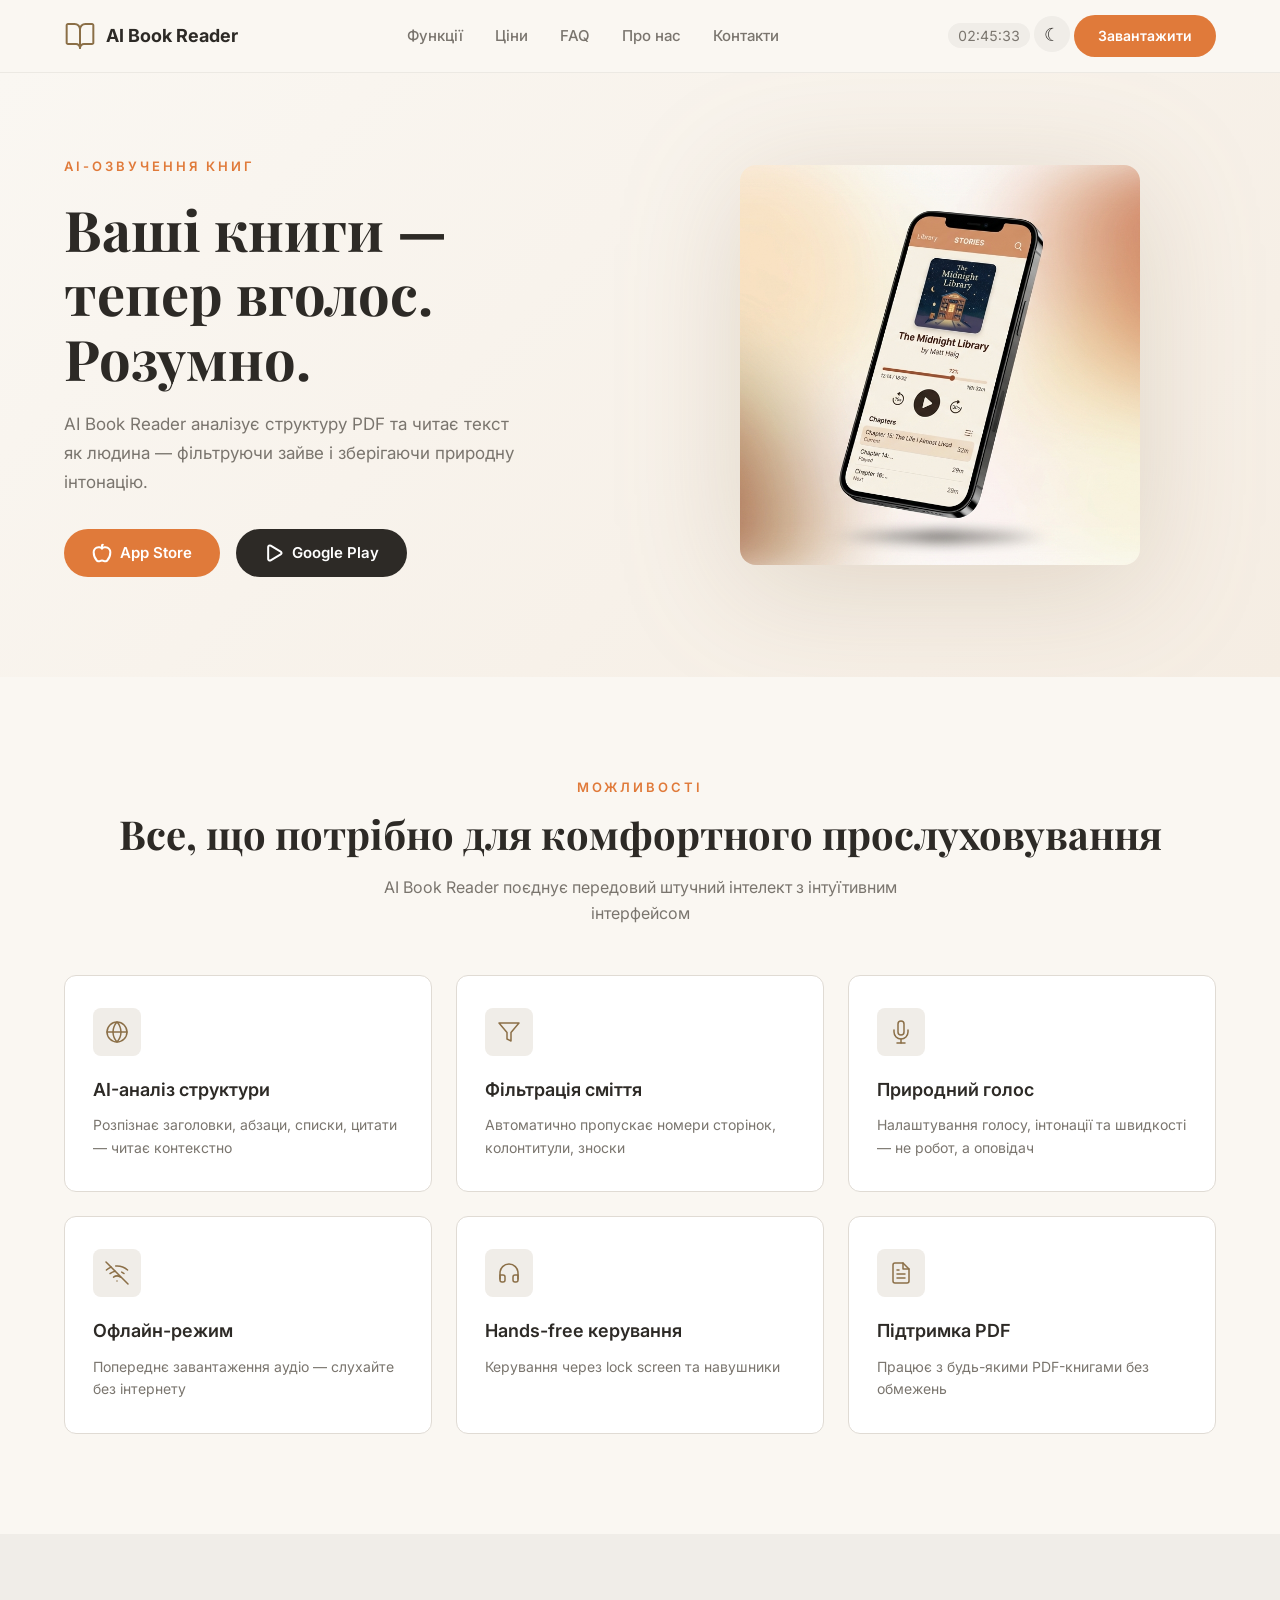
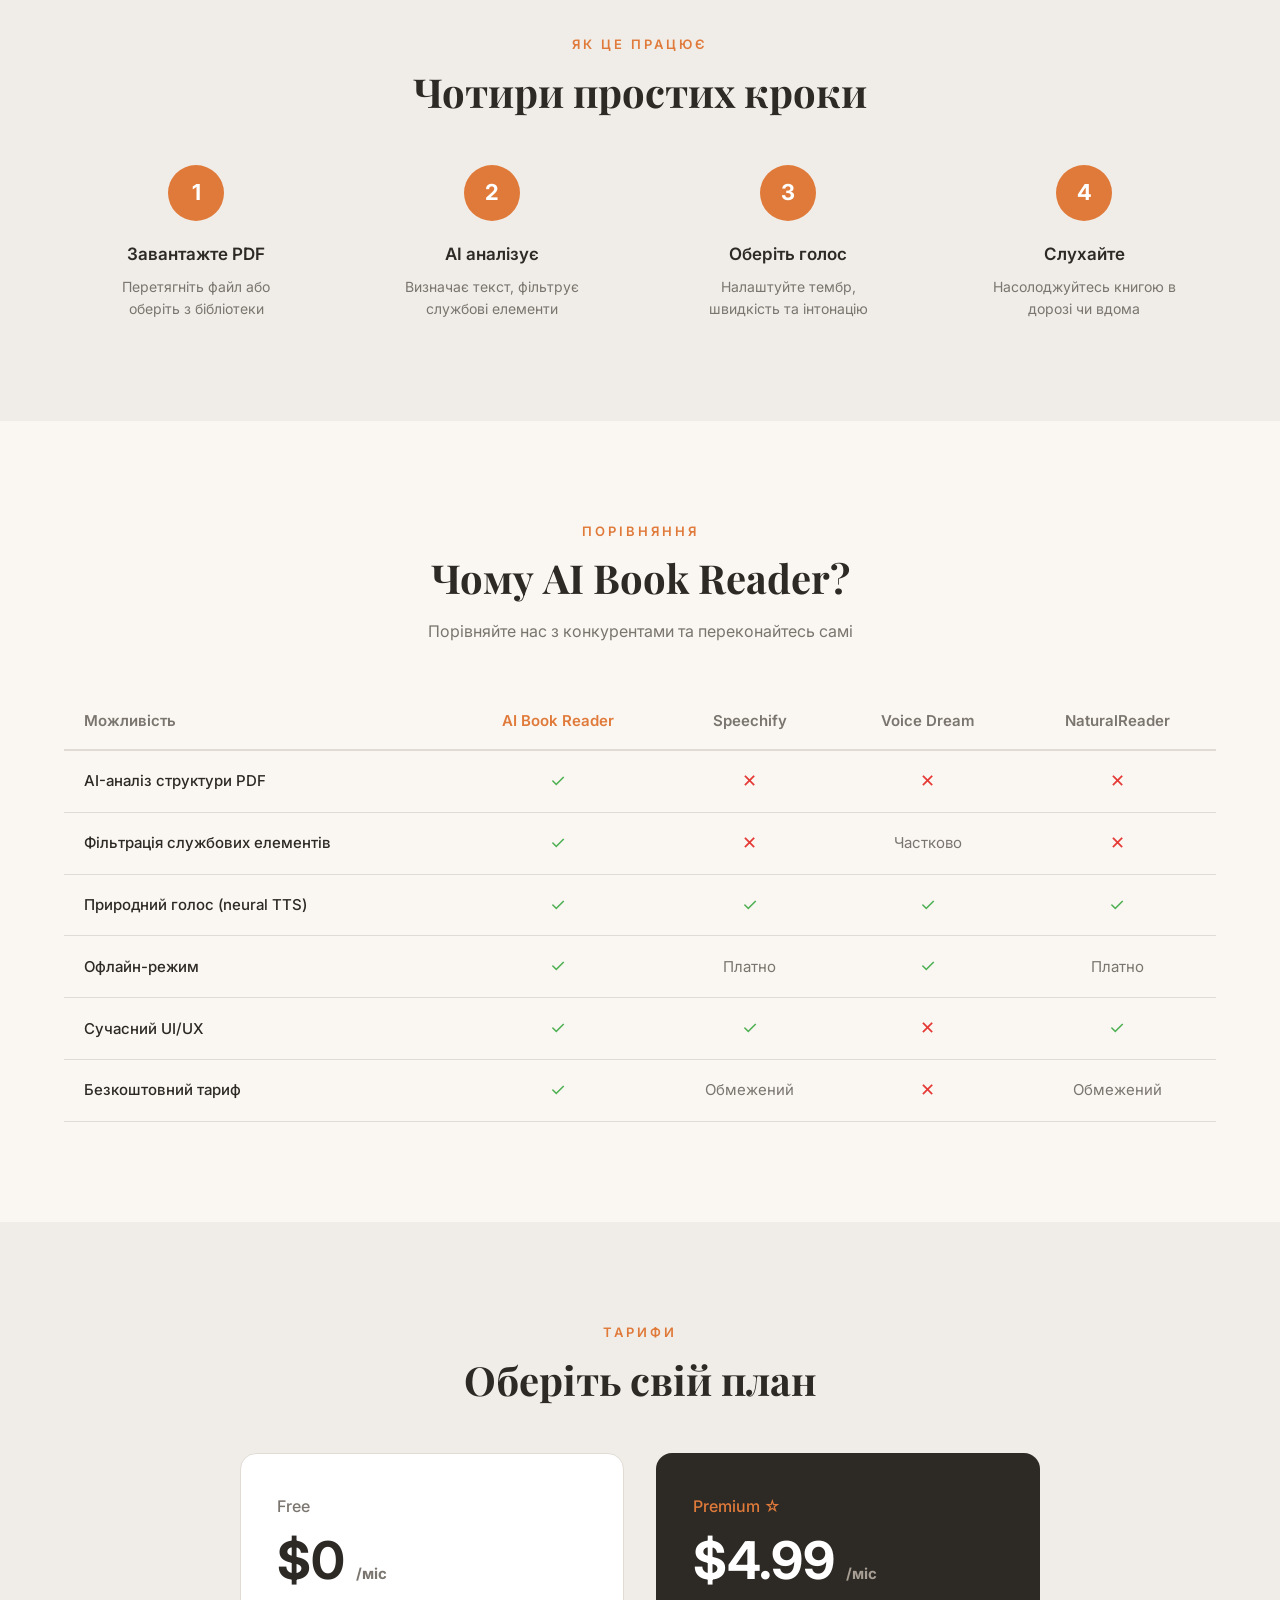
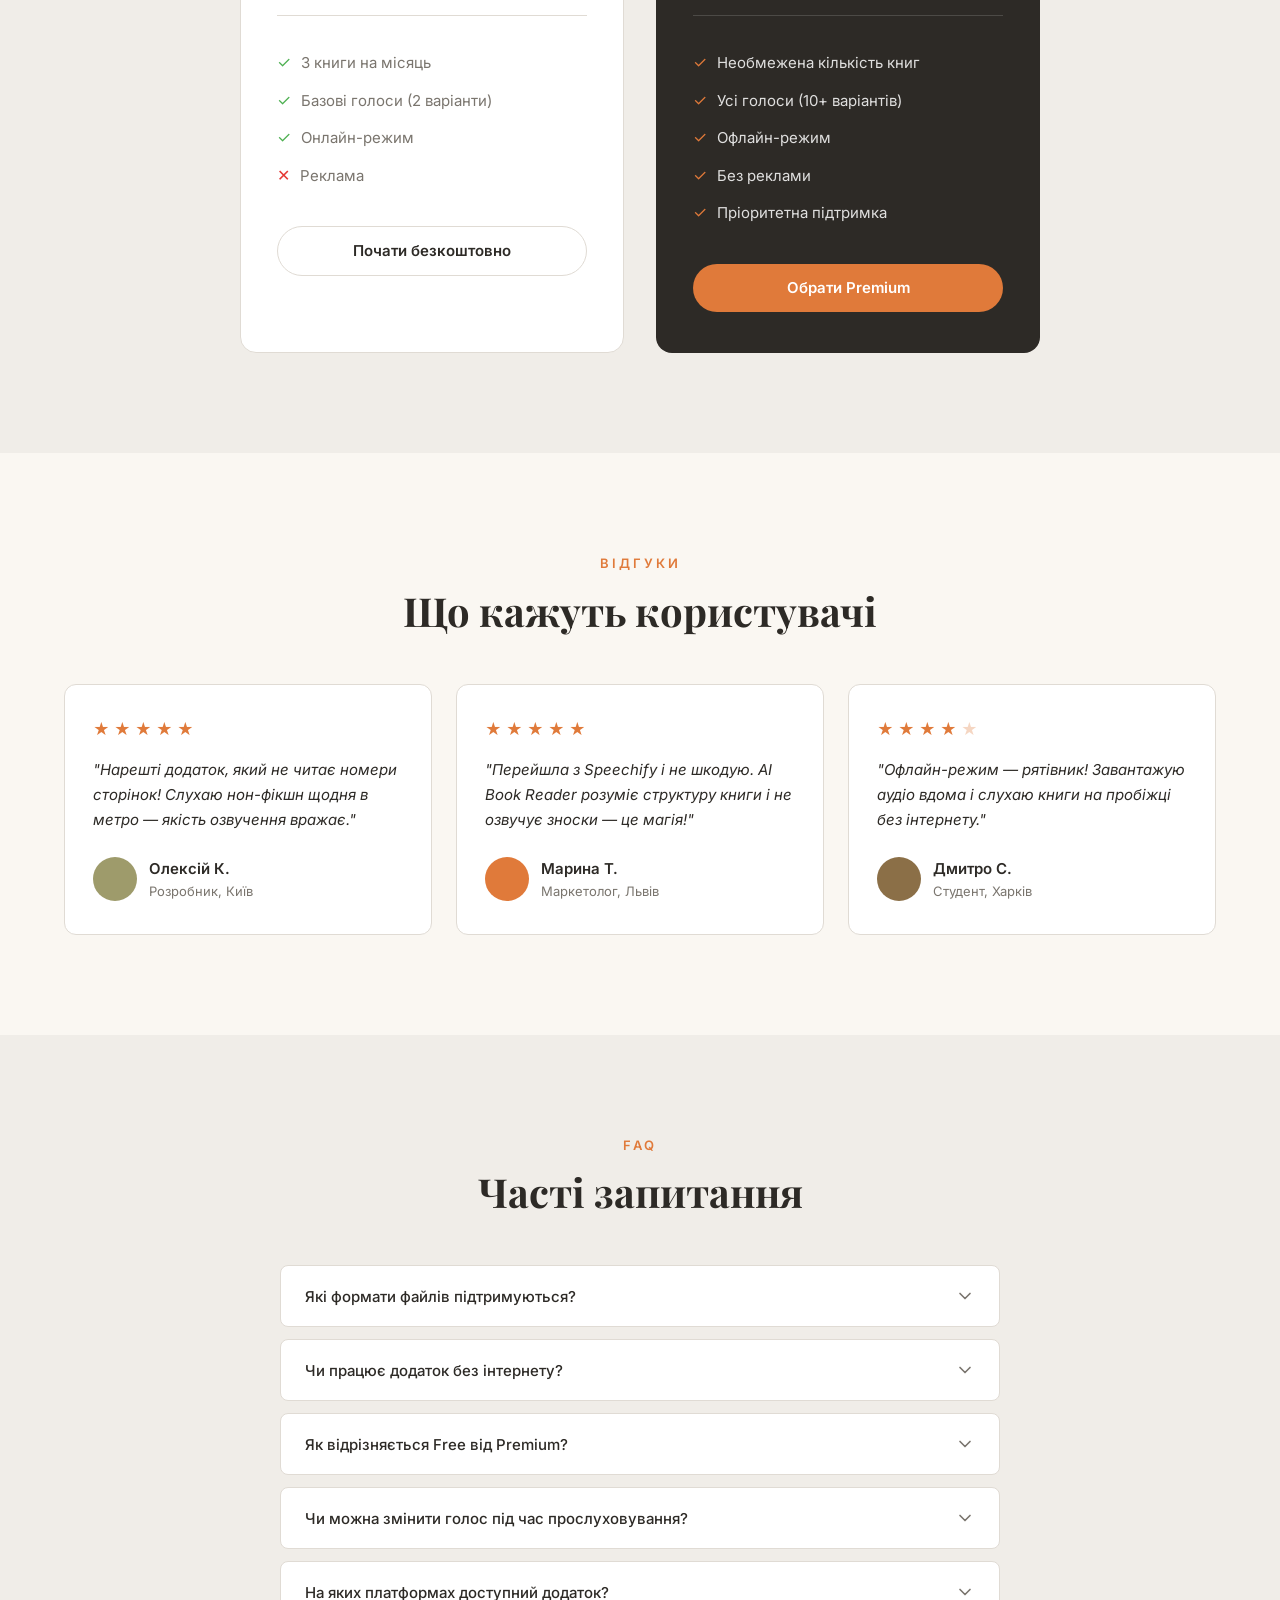
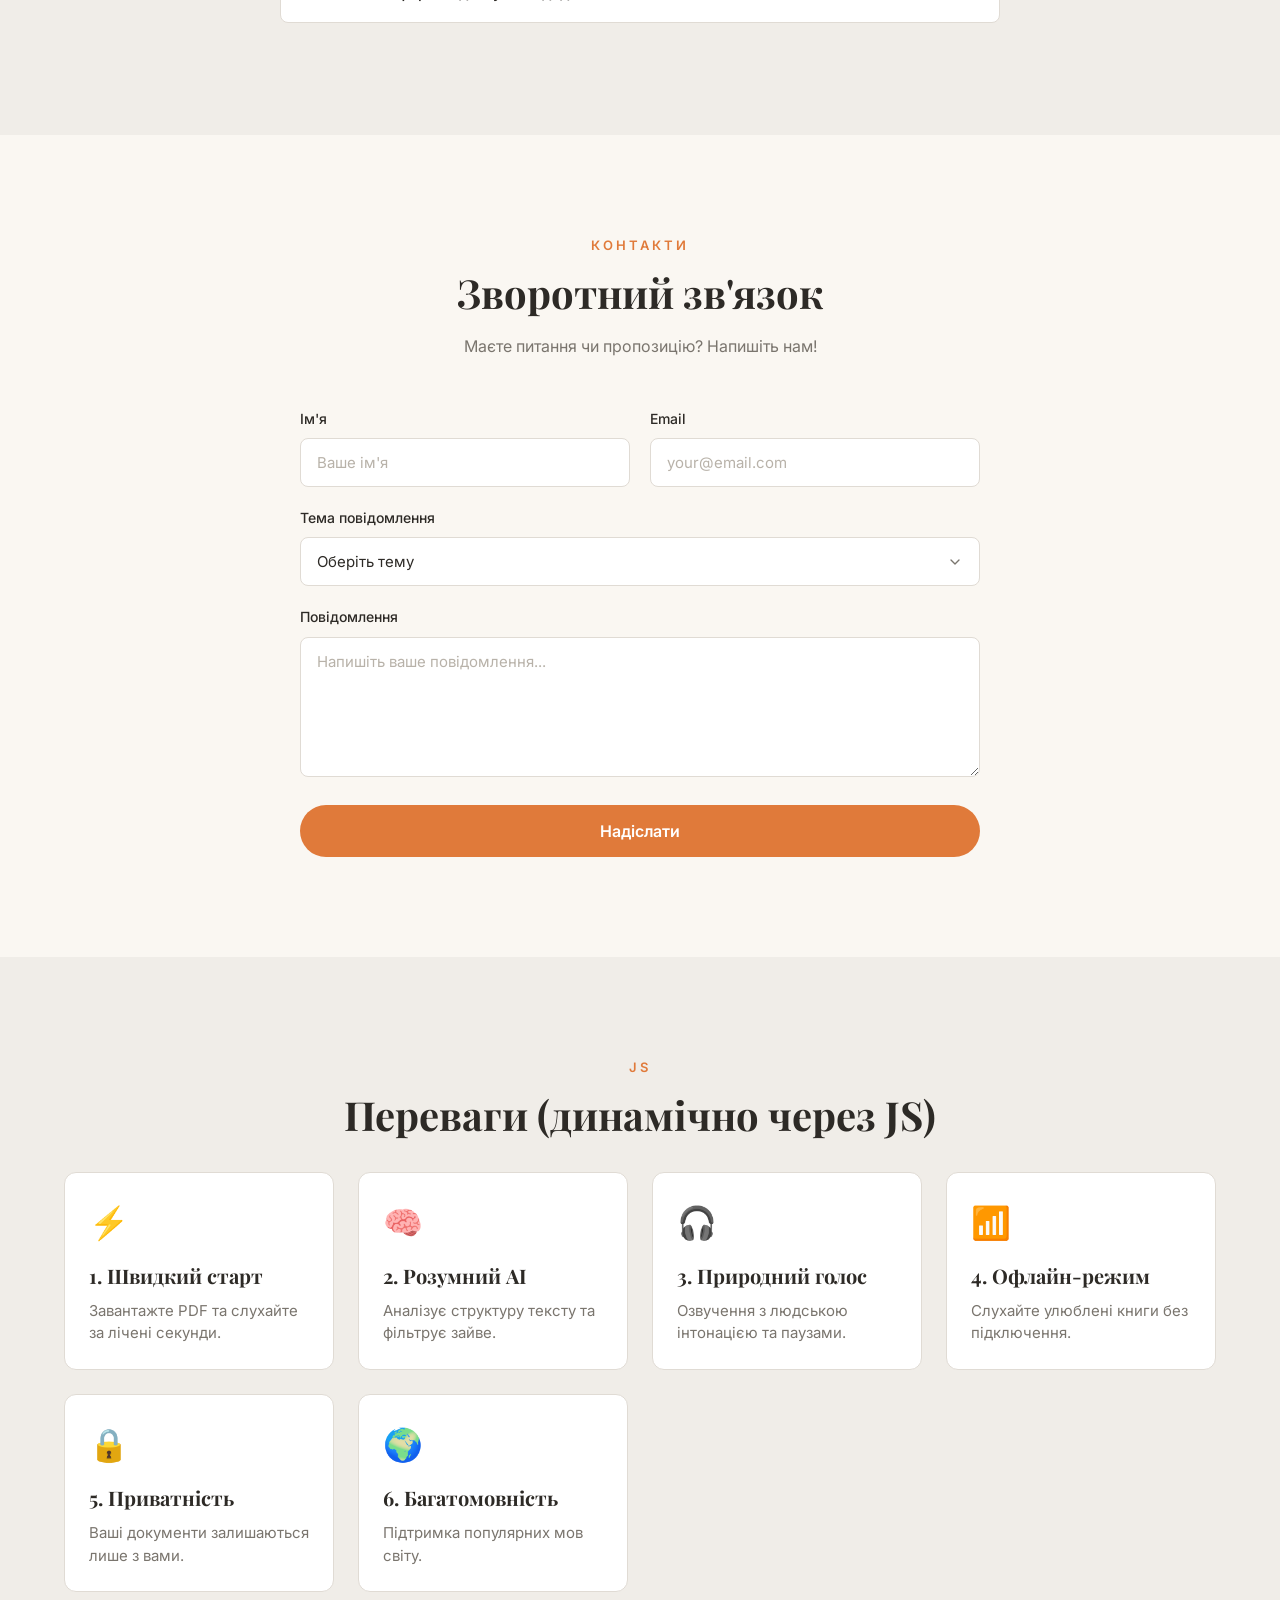
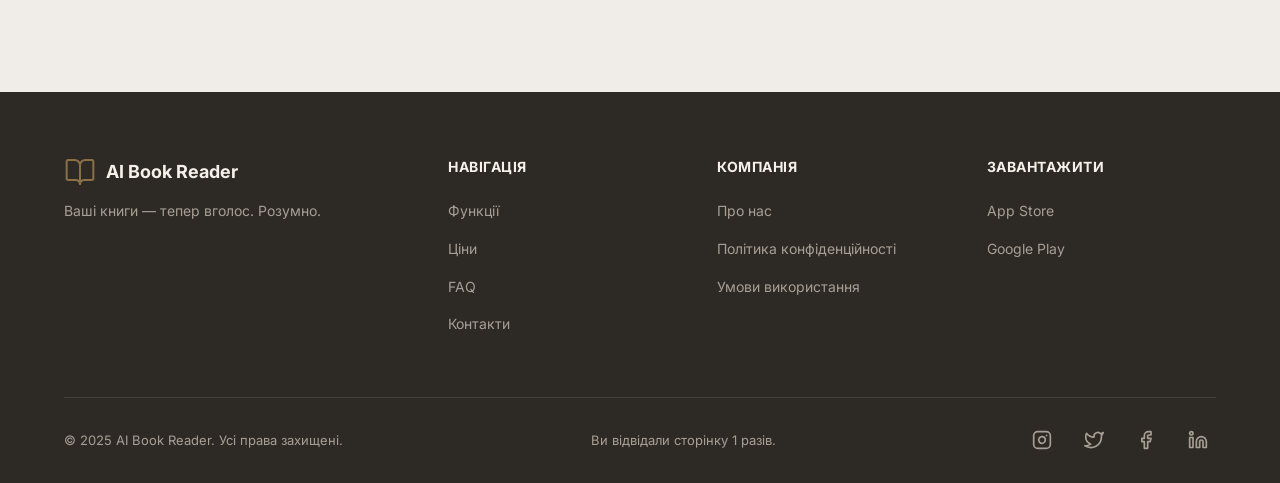
==== commit ab77b18f: "lab6: JavaScript interactivity" ====
--- a/docs/index.html
+++ b/docs/index.html
@@ -37,6 +37,10 @@
         </nav>
 
         <div class="header-cta">
+          <span id="clock" class="header-clock" aria-label="Поточний час"></span>
+          <button id="themeToggle" class="theme-toggle" type="button" aria-label="Темна тема">
+            ☾
+          </button>
           <a href="#hero" class="btn btn-primary">Завантажити</a>
         </div>
 
@@ -559,6 +563,13 @@
           </div>
         </div>
       </section>
+      <!-- ========== JS DYNAMIC FEATURES ========== -->
+      <section class="js-features-section">
+        <div class="container">
+          <span class="section-label">JS</span>
+          <div id="js-features"></div>
+        </div>
+      </section>
     </main>
 
     <!-- ========== FOOTER ========== -->
@@ -605,6 +616,7 @@
 
         <div class="footer-bottom">
           <p class="footer-copyright">&copy; 2025 AI Book Reader. Усі права захищені.</p>
+          <p id="visitCounter" class="visit-counter"></p>
           <div class="footer-socials">
             <a href="#" aria-label="Instagram">
               <svg
@@ -669,37 +681,15 @@
 
     <!-- ========== SCRIPTS ========== -->
     <script>
-      // Burger menu toggle
-      const burger = document.getElementById("burger");
-      const navMenu = document.getElementById("navMenu");
-
-      burger.addEventListener("click", () => {
-        burger.classList.toggle("active");
-        navMenu.classList.toggle("open");
-        const expanded = burger.getAttribute("aria-expanded") === "true";
-        burger.setAttribute("aria-expanded", !expanded);
-      });
-
-      // Close menu on link click
-      navMenu.querySelectorAll("a").forEach((link) => {
-        link.addEventListener("click", () => {
-          burger.classList.remove("active");
-          navMenu.classList.remove("open");
-          burger.setAttribute("aria-expanded", "false");
-        });
-      });
-
       // FAQ accordion
       document.querySelectorAll(".faq-question").forEach((btn) => {
         btn.addEventListener("click", () => {
           const item = btn.parentElement;
           const isActive = item.classList.contains("active");
-
           document.querySelectorAll(".faq-item").forEach((i) => i.classList.remove("active"));
           document
             .querySelectorAll(".faq-question")
             .forEach((b) => b.setAttribute("aria-expanded", "false"));
-
           if (!isActive) {
             item.classList.add("active");
             btn.setAttribute("aria-expanded", "true");
@@ -713,5 +703,6 @@
         header.classList.toggle("scrolled", window.scrollY > 10);
       });
     </script>
+    <script src="js/main.js" defer></script>
   </body>
 </html>
--- a/docs/css/style.css
+++ b/docs/css/style.css
@@ -1558,3 +1558,173 @@
     padding: 28px 24px;
   }
 }
+
+/* ============================================
+     LAB6 — JS-driven UI
+     ============================================ */
+
+/* --- Header clock --- */
+.header-clock {
+  font-family: var(--font-body);
+  font-size: 14px;
+  font-variant-numeric: tabular-nums;
+  color: var(--color-text-secondary);
+  padding: 4px 10px;
+  border-radius: var(--radius-full);
+  background: var(--color-bg-secondary);
+}
+
+/* --- Theme toggle --- */
+.theme-toggle {
+  width: 36px;
+  height: 36px;
+  border-radius: var(--radius-full);
+  background: var(--color-bg-secondary);
+  color: var(--color-text-primary);
+  font-size: 18px;
+  display: inline-flex;
+  align-items: center;
+  justify-content: center;
+  transition:
+    background var(--transition-fast),
+    color var(--transition-fast);
+}
+.theme-toggle:hover {
+  background: var(--color-accent);
+  color: var(--color-white);
+}
+
+/* --- Burger / mobile nav --- */
+@media (max-width: 768px) {
+  .nav-menu {
+    position: fixed;
+    top: 64px;
+    right: 0;
+    bottom: 0;
+    width: 75%;
+    max-width: 320px;
+    flex-direction: column;
+    align-items: flex-start;
+    gap: 16px;
+    padding: 24px;
+    background: var(--color-card-bg);
+    box-shadow: -8px 0 24px rgba(0, 0, 0, 0.08);
+    transform: translateX(100%);
+    transition: transform var(--transition-normal);
+    z-index: 50;
+  }
+  .nav-menu.nav-open,
+  .nav-menu.open {
+    transform: translateX(0);
+  }
+  .header-clock {
+    display: none;
+  }
+}
+
+/* --- Scroll-to-top button --- */
+#scrollTopBtn {
+  position: fixed;
+  right: 24px;
+  bottom: 24px;
+  width: 44px;
+  height: 44px;
+  border-radius: var(--radius-full);
+  background: var(--color-cta);
+  color: var(--color-white);
+  font-size: 20px;
+  font-weight: 700;
+  box-shadow: 0 6px 20px rgba(224, 122, 58, 0.35);
+  opacity: 0;
+  visibility: hidden;
+  transform: translateY(10px);
+  transition:
+    opacity var(--transition-normal),
+    transform var(--transition-normal),
+    background var(--transition-fast);
+  z-index: 90;
+}
+#scrollTopBtn.visible {
+  opacity: 1;
+  visibility: visible;
+  transform: translateY(0);
+}
+#scrollTopBtn:hover {
+  background: var(--color-cta-hover);
+}
+
+/* --- Visit counter --- */
+.visit-counter {
+  font-size: 13px;
+  color: var(--color-footer-muted);
+  text-align: center;
+  margin: 8px 0;
+}
+
+/* --- Dynamic features section --- */
+.js-features-section {
+  padding: var(--section-padding);
+  background: var(--color-bg-secondary);
+}
+.js-features-grid {
+  display: grid;
+  grid-template-columns: repeat(auto-fit, minmax(240px, 1fr));
+  gap: 24px;
+  margin-top: 32px;
+}
+.js-feature-card {
+  background: var(--color-card-bg);
+  border: 1px solid var(--color-border);
+  border-radius: var(--radius-md);
+  padding: 24px;
+  cursor: pointer;
+  transition:
+    transform var(--transition-fast),
+    box-shadow var(--transition-fast),
+    border-color var(--transition-fast);
+}
+.js-feature-card:hover {
+  transform: translateY(-4px);
+  box-shadow: var(--shadow-card-hover);
+}
+.js-feature-card.active {
+  border-color: var(--color-cta);
+  box-shadow: 0 0 0 2px rgba(224, 122, 58, 0.25);
+}
+.js-feature-icon {
+  font-size: 32px;
+  margin-bottom: 12px;
+}
+.js-feature-card h3 {
+  font-family: var(--font-heading);
+  font-size: 20px;
+  margin-bottom: 8px;
+  color: var(--color-text-primary);
+}
+.js-feature-card p {
+  color: var(--color-text-secondary);
+  font-size: 15px;
+  line-height: 1.5;
+}
+
+/* --- Dark theme --- */
+body.dark {
+  --color-bg-primary: #1c1a17;
+  --color-bg-secondary: #25221e;
+  --color-text-primary: #f5f0e8;
+  --color-text-secondary: #b8b0a4;
+  --color-border: #3a3530;
+  --color-card-bg: #25221e;
+  --color-white: #25221e;
+  --color-footer-bg: #131211;
+  --color-footer-text: #f5f0e8;
+  --shadow-card: 0 2px 12px rgba(0, 0, 0, 0.4);
+  --shadow-card-hover: 0 8px 30px rgba(0, 0, 0, 0.5);
+}
+body.dark .btn-outline {
+  background-color: transparent;
+  color: var(--color-text-primary);
+}
+body.dark .header {
+  background: rgba(28, 26, 23, 0.9);
+}
